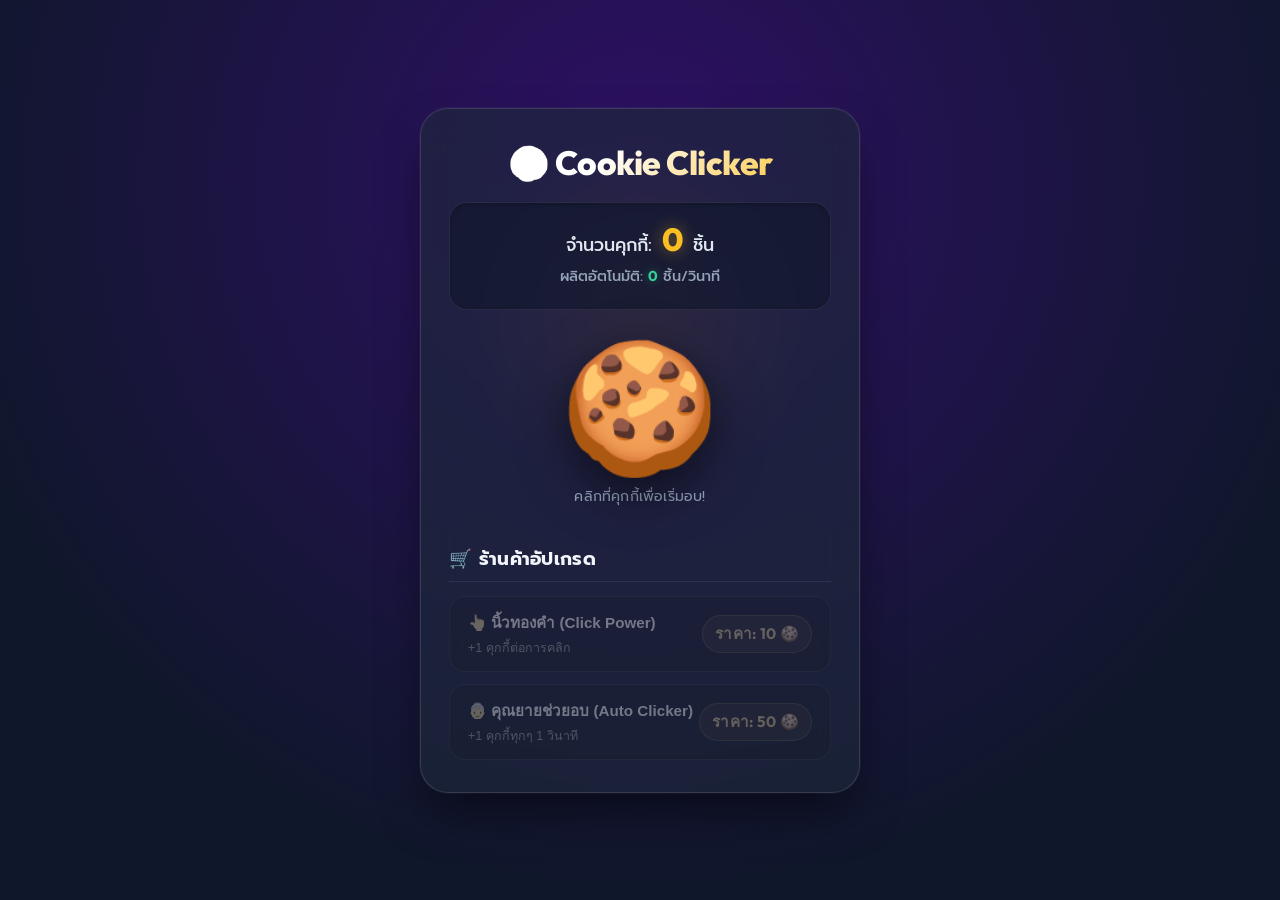
==== jsd13-dom-ex/Cookie-Clicker/index.html @ 0c0c4df1 "implement game logic and connect script" ====
<!DOCTYPE html>
<html lang="th">
<head>
  <meta charset="UTF-8">
  <meta name="viewport" content="width=device-width, initial-scale=1.0">
  <title>Cookie Clicker Game 🍪</title>
  <link rel="stylesheet" href="style.css">
</head>
<body>

  <main class="game-container">
    
    <header class="header">
      <h1>🍪 Cookie Clicker</h1>
      <div class="stats">
        <p>จำนวนคุกกี้: <output id="score">0</output> ชิ้น</p>
        <p class="cps-text">ผลิตอัตโนมัติ: <output id="cps">0</output> ชิ้น/วินาที</p>
      </div>
    </header>

    <section class="cookie-section" aria-label="พื้นที่คลิกคุกกี้">
      <button id="cookie-btn" class="cookie-btn" aria-label="คลิกเพื่อเก็บคุกกี้">
        🍪
      </button>
      <p class="click-info">คลิกที่คุกกี้เพื่อเริ่มอบ!</p>
    </section>

    <aside class="shop-section" aria-label="ร้านค้าอัปเกรด">
      <h2>🛒 ร้านค้าอัปเกรด</h2>
      
      <ul class="upgrade-list">
        <li>
          <button id="upgrade-click" class="upgrade-btn" disabled>
            <div class="upgrade-info">
              <strong>👆 นิ้วทองคำ (Click Power)</strong>
              <span>+1 คุกกี้ต่อการคลิก</span>
            </div>
            <div class="upgrade-cost">
              ราคา: <output id="cost-click">10</output> 🍪
            </div>
          </button>
        </li>

        <li>
          <button id="upgrade-auto" class="upgrade-btn" disabled>
            <div class="upgrade-info">
              <strong>👵 คุณยายช่วยอบ (Auto Clicker)</strong>
              <span>+1 คุกกี้ทุกๆ 1 วินาที</span>
            </div>
            <div class="upgrade-cost">
              ราคา: <output id="cost-auto">50</output> 🍪
            </div>
          </button>
        </li>
      </ul>
    </aside>

  </main>

  <script src="script.js"></script>
</body>
</html>
---- jsd13-dom-ex/Cookie-Clicker/style.css ----
@import url('https://fonts.googleapis.com/css2?family=Outfit:wght@400;600;700;800&family=Prompt:wght@300;400;500;600;700&display=swap');

* {
  margin: 0;
  padding: 0;
  box-sizing: border-box;
}

body {
  font-family: 'Prompt', 'Outfit', sans-serif;
  min-height: 100vh;
  display: flex;
  justify-content: center;
  align-items: center;
  background: radial-gradient(circle at 50% 20%, #2e1065, #0f172a 75%);
  color: #f8fafc;
  padding: 24px;
  overflow-x: hidden;
  position: relative;
}

body::before {
  content: '';
  position: absolute;
  width: 350px;
  height: 350px;
  background: radial-gradient(circle, rgba(245, 158, 11, 0.18), transparent 70%);
  top: 15%;
  left: 50%;
  transform: translateX(-50%);
  z-index: 0;
  pointer-events: none;
  animation: pulseGlow 4s ease-in-out infinite alternate;
}

@keyframes pulseGlow {
  0% { transform: translateX(-50%) scale(0.9); opacity: 0.6; }
  100% { transform: translateX(-50%) scale(1.2); opacity: 1; }
}

.game-container {
  position: relative;
  z-index: 1;
  background: rgba(30, 41, 59, 0.65);
  backdrop-filter: blur(20px);
  -webkit-backdrop-filter: blur(20px);
  border: 1px solid rgba(255, 255, 255, 0.12);
  border-radius: 28px;
  padding: 32px 28px;
  width: 100%;
  max-width: 440px;
  box-shadow: 0 25px 50px -12px rgba(0, 0, 0, 0.6),
              0 0 0 1px rgba(255, 255, 255, 0.05);
  text-align: center;
}

.header h1 {
  font-family: 'Outfit', 'Prompt', sans-serif;
  font-size: 2.1rem;
  font-weight: 800;
  letter-spacing: -0.5px;
  margin-bottom: 18px;
  background: linear-gradient(135deg, #ffffff 40%, #fbbf24);
  -webkit-background-clip: text;
  -webkit-text-fill-color: transparent;
}

.stats {
  background: rgba(15, 23, 42, 0.6);
  border: 1px solid rgba(255, 255, 255, 0.08);
  border-radius: 18px;
  padding: 16px 20px;
  margin-bottom: 24px;
  box-shadow: inset 0 2px 4px rgba(0, 0, 0, 0.2);
}

.stats p {
  font-size: 1.1rem;
  font-weight: 500;
  margin-bottom: 6px;
  color: #e2e8f0;
}

#score {
  font-family: 'Outfit', sans-serif;
  font-size: 2rem;
  font-weight: 800;
  color: #fbbf24;
  text-shadow: 0 0 16px rgba(251, 191, 36, 0.45);
  margin: 0 4px;
}

.cps-text {
  font-size: 0.9rem !important;
  color: #94a3b8 !important;
}

#cps {
  font-family: 'Outfit', sans-serif;
  font-weight: 700;
  color: #34d399;
  text-shadow: 0 0 10px rgba(52, 211, 153, 0.4);
}

.cookie-section {
  position: relative;
  margin-bottom: 28px;
  padding: 10px 0;
}

.cookie-btn {
  background: none;
  border: none;
  font-size: 8rem;
  line-height: 1;
  cursor: pointer;
  outline: none;
  user-select: none;
  display: inline-block;
  filter: drop-shadow(0 15px 25px rgba(0, 0, 0, 0.55));
  transition: transform 0.15s cubic-bezier(0.34, 1.56, 0.64, 1), filter 0.15s ease;
}

.cookie-btn:hover {
  transform: scale(1.1) rotate(5deg);
  filter: drop-shadow(0 20px 30px rgba(245, 158, 11, 0.35));
}

.cookie-btn:active {
  transform: scale(0.92) rotate(-5deg);
  filter: drop-shadow(0 8px 15px rgba(0, 0, 0, 0.6));
}

.click-info {
  margin-top: 14px;
  font-size: 0.88rem;
  font-weight: 400;
  color: #94a3b8;
  letter-spacing: 0.2px;
}

.shop-section {
  text-align: left;
}

.shop-section h2 {
  font-size: 1.15rem;
  font-weight: 700;
  margin-bottom: 14px;
  padding-bottom: 8px;
  border-bottom: 1px solid rgba(255, 255, 255, 0.08);
  color: #f1f5f9;
  letter-spacing: 0.3px;
}

.upgrade-list {
  list-style: none;
  display: flex;
  flex-direction: column;
  gap: 12px;
}

.upgrade-btn {
  width: 100%;
  background: rgba(30, 41, 59, 0.55);
  border: 1px solid rgba(255, 255, 255, 0.1);
  color: #ffffff;
  padding: 14px 18px;
  border-radius: 16px;
  cursor: pointer;
  display: flex;
  justify-content: space-between;
  align-items: center;
  transition: all 0.2s cubic-bezier(0.4, 0, 0.2, 1);
  text-align: left;
  position: relative;
  overflow: hidden;
}

.upgrade-btn:hover:not(:disabled) {
  background: rgba(51, 65, 85, 0.75);
  transform: translateY(-2px);
  border-color: rgba(251, 191, 36, 0.4);
  box-shadow: 0 10px 20px -5px rgba(0, 0, 0, 0.35),
              0 0 12px rgba(251, 191, 36, 0.15);
}

.upgrade-btn:active:not(:disabled) {
  transform: translateY(0);
}

.upgrade-btn:disabled {
  opacity: 0.4;
  cursor: not-allowed;
  filter: grayscale(0.7);
  background: rgba(15, 23, 42, 0.4);
}

.upgrade-info strong {
  display: block;
  font-size: 0.95rem;
  font-weight: 600;
  margin-bottom: 3px;
  color: #f8fafc;
}

.upgrade-info span {
  font-size: 0.78rem;
  color: #94a3b8;
}

.upgrade-cost {
  font-family: 'Outfit', sans-serif;
  font-weight: 700;
  font-size: 0.95rem;
  color: #fbbf24;
  background: rgba(245, 158, 11, 0.12);
  border: 1px solid rgba(245, 158, 11, 0.25);
  padding: 6px 12px;
  border-radius: 20px;
  white-space: nowrap;
  letter-spacing: 0.3px;
}
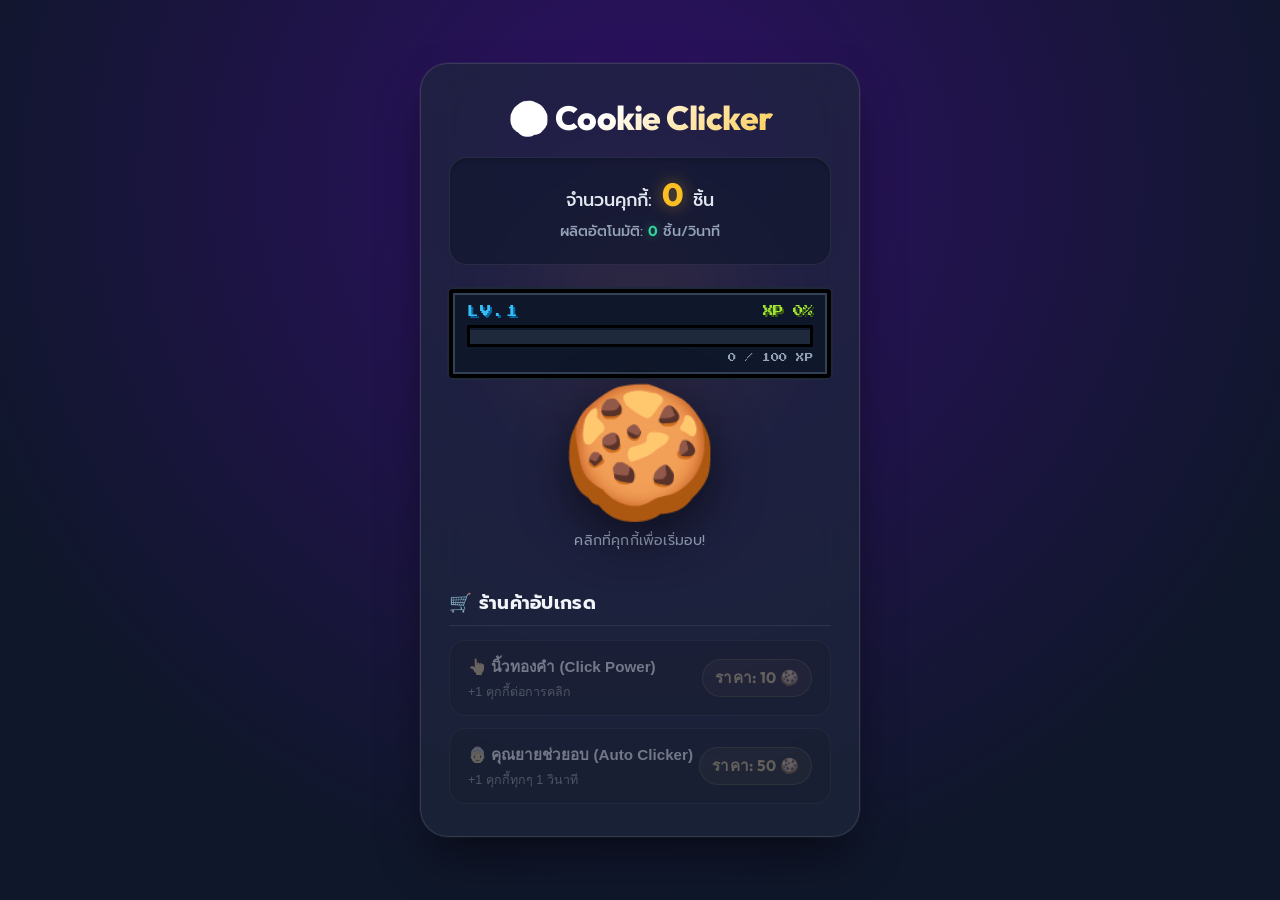
==== commit c25a9d4c: "feat: add retro 8-bit XP bar and level system" ====
--- a/jsd13-dom-ex/Cookie-Clicker/index.html
+++ b/jsd13-dom-ex/Cookie-Clicker/index.html
@@ -15,6 +15,21 @@
       <div class="stats">
         <p>จำนวนคุกกี้: <output id="score">0</output> ชิ้น</p>
         <p class="cps-text">ผลิตอัตโนมัติ: <output id="cps">0</output> ชิ้น/วินาที</p>
+      </div>
+
+      <!-- 8-Bit Retro XP Bar Component -->
+      <div class="xp-section-8bit" aria-label="แถบค่าประสบการณ์ 8-Bit">
+        <div class="xp-header-8bit">
+          <span class="level-badge-8bit">LV.<output id="level-num">1</output></span>
+          <span class="xp-label-8bit">XP <output id="xp-percent">0%</output></span>
+        </div>
+        <div class="xp-bar-8bit-frame">
+          <div id="xp-bar-fill" class="xp-bar-8bit-fill" style="width: 0%;"></div>
+          <div id="level-up-banner" class="level-up-flash-8bit hidden">⭐ LEVEL UP! ⭐</div>
+        </div>
+        <div class="xp-sub-8bit">
+          <span id="xp-current">0</span> / <span id="xp-max">100</span> XP
+        </div>
       </div>
     </header>
 
--- a/jsd13-dom-ex/Cookie-Clicker/style.css
+++ b/jsd13-dom-ex/Cookie-Clicker/style.css
@@ -1,4 +1,4 @@
-@import url('https://fonts.googleapis.com/css2?family=Outfit:wght@400;600;700;800&family=Prompt:wght@300;400;500;600;700&display=swap');
+@import url('https://fonts.googleapis.com/css2?family=Outfit:wght@400;600;700;800&family=Press+Start+2P&family=Prompt:wght@300;400;500;600;700&display=swap');
 
 * {
   margin: 0;
@@ -221,3 +221,118 @@
   white-space: nowrap;
   letter-spacing: 0.3px;
 }
+
+/* ==========================================
+   8-Bit Retro XP Bar Component
+   ========================================== */
+.xp-section-8bit {
+  background: #0f172a;
+  border: 4px solid #000;
+  box-shadow: 
+    0 -4px 0 -2px #1e293b,
+    0 4px 0 -2px #1e293b,
+    -4px 0 0 -2px #1e293b,
+    4px 0 0 -2px #1e293b,
+    inset 0 0 0 2px #334155;
+  border-radius: 4px;
+  padding: 12px 14px;
+  margin-top: 14px;
+  image-rendering: pixelated;
+  position: relative;
+  overflow: hidden;
+}
+
+.xp-header-8bit {
+  display: flex;
+  justify-content: space-between;
+  align-items: center;
+  margin-bottom: 8px;
+  font-family: 'Press Start 2P', monospace;
+}
+
+.level-badge-8bit {
+  font-size: 0.72rem;
+  color: #38bdf8;
+  text-shadow: 2px 2px #0369a1;
+  letter-spacing: 1px;
+}
+
+.xp-label-8bit {
+  font-size: 0.65rem;
+  color: #a3e635;
+  text-shadow: 2px 2px #3f6212;
+}
+
+.xp-bar-8bit-frame {
+  position: relative;
+  height: 22px;
+  background: #1e293b;
+  border: 3px solid #000;
+  box-shadow: inset 0 2px 0 #0f172a;
+  overflow: hidden;
+}
+
+.xp-bar-8bit-fill {
+  height: 100%;
+  width: 0%;
+  background: repeating-linear-gradient(
+    -45deg,
+    #22c55e,
+    #22c55e 10px,
+    #16a34a 10px,
+    #16a34a 20px
+  );
+  box-shadow: 0 0 10px rgba(34, 197, 94, 0.7);
+  transition: width 0.3s cubic-bezier(0.4, 0, 0.2, 1);
+  animation: xpStripeMove 1.5s linear infinite;
+}
+
+@keyframes xpStripeMove {
+  0% { background-position: 0 0; }
+  100% { background-position: 28px 0; }
+}
+
+.xp-sub-8bit {
+  font-family: 'Press Start 2P', monospace;
+  font-size: 0.52rem;
+  color: #94a3b8;
+  margin-top: 7px;
+  text-align: right;
+  letter-spacing: 0.5px;
+}
+
+/* Level Up Flashing Animation */
+.level-up-flash-8bit {
+  position: absolute;
+  top: 0;
+  left: 0;
+  right: 0;
+  bottom: 0;
+  background: #fbbf24;
+  color: #000;
+  font-family: 'Press Start 2P', monospace;
+  font-size: 0.7rem;
+  font-weight: bold;
+  display: flex;
+  align-items: center;
+  justify-content: center;
+  letter-spacing: 1px;
+  z-index: 10;
+  animation: levelUpBlink 0.2s steps(2, start) infinite, levelUpPulse 0.6s ease-in-out infinite alternate;
+}
+
+.level-up-flash-8bit.hidden {
+  display: none;
+}
+
+@keyframes levelUpBlink {
+  0% { background: #fbbf24; color: #000; }
+  50% { background: #ef4444; color: #fff; }
+  100% { background: #38bdf8; color: #000; }
+}
+
+@keyframes levelUpPulse {
+  0% { transform: scale(0.98); }
+  100% { transform: scale(1.02); }
+}
+
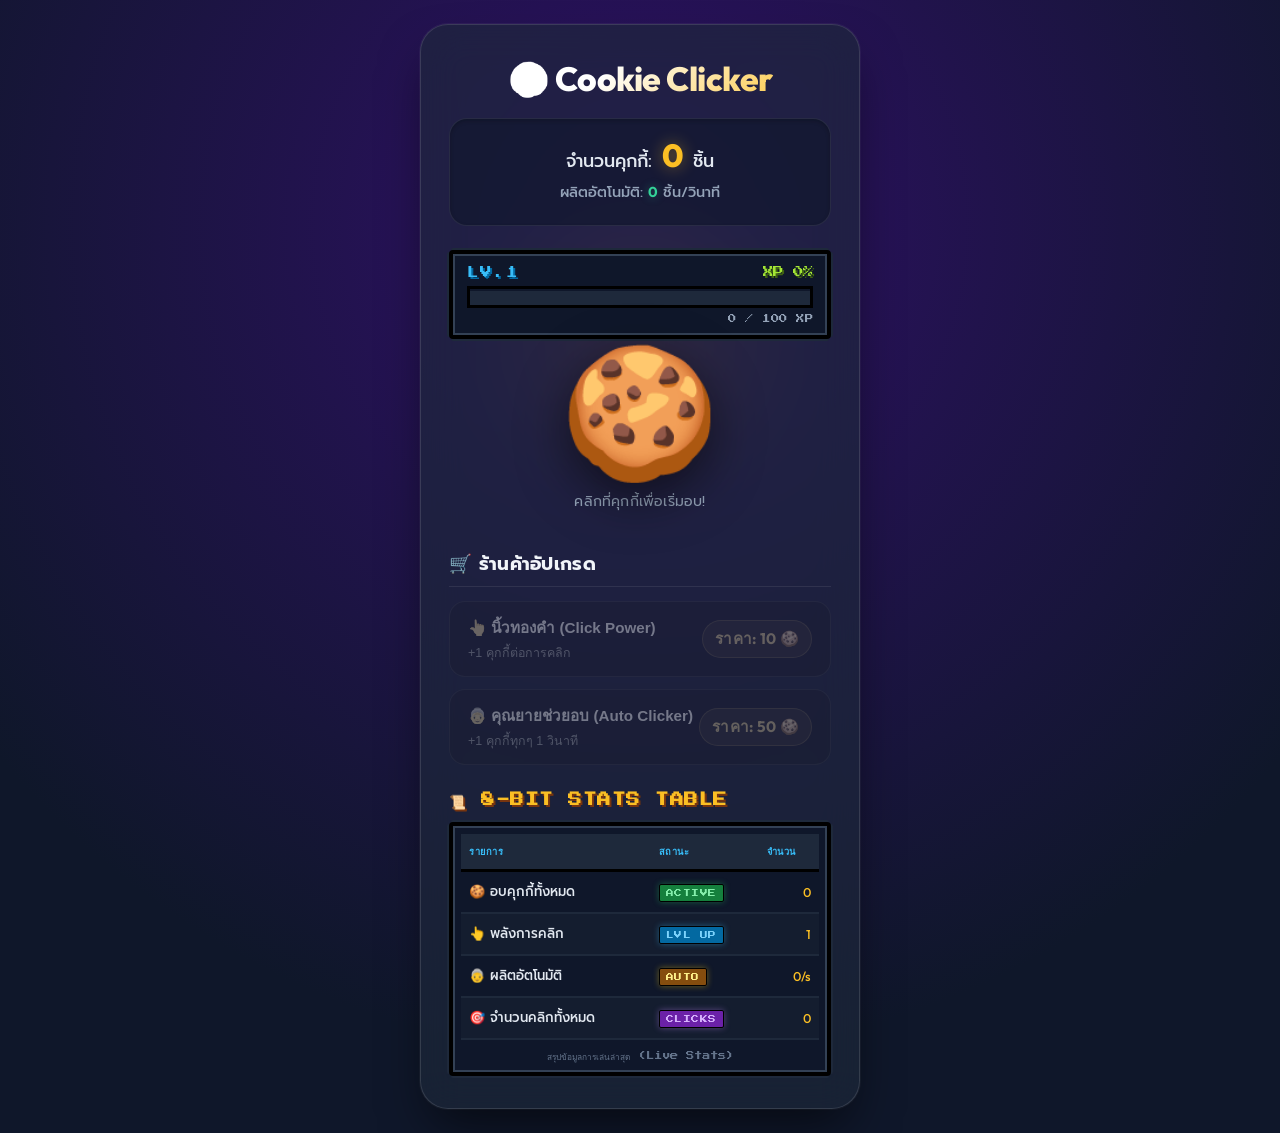
==== commit 61dae798: "add 8-bit retro stats table component" ====
--- a/jsd13-dom-ex/Cookie-Clicker/index.html
+++ b/jsd13-dom-ex/Cookie-Clicker/index.html
@@ -70,6 +70,45 @@
       </ul>
     </aside>
 
+    <!-- 8-Bit Retro Stats Table Component -->
+    <section class="table-section-8bit" aria-label="ตารางสถิติ 8-Bit">
+      <h2>📜 8-BIT STATS TABLE</h2>
+      <div class="table-8bit-wrapper">
+        <table class="table-8bit">
+          <caption class="caption-8bit">สรุปข้อมูลการเล่นล่าสุด (Live Stats)</caption>
+          <thead>
+            <tr>
+              <th>รายการ</th>
+              <th>สถานะ</th>
+              <th class="text-right">จำนวน</th>
+            </tr>
+          </thead>
+          <tbody>
+            <tr>
+              <td class="font-pixel">🍪 อบคุกกี้ทั้งหมด</td>
+              <td><span class="badge-8bit green">ACTIVE</span></td>
+              <td class="text-right" id="table-total-cookies">0</td>
+            </tr>
+            <tr>
+              <td class="font-pixel">👆 พลังการคลิก</td>
+              <td><span class="badge-8bit blue">LVL UP</span></td>
+              <td class="text-right" id="table-click-power">1</td>
+            </tr>
+            <tr>
+              <td class="font-pixel">👵 ผลิตอัตโนมัติ</td>
+              <td><span class="badge-8bit yellow">AUTO</span></td>
+              <td class="text-right" id="table-cps">0/s</td>
+            </tr>
+            <tr>
+              <td class="font-pixel">🎯 จำนวนคลิกทั้งหมด</td>
+              <td><span class="badge-8bit purple">CLICKS</span></td>
+              <td class="text-right" id="table-total-clicks">0</td>
+            </tr>
+          </tbody>
+        </table>
+      </div>
+    </section>
+
   </main>
 
   <script src="script.js"></script>
--- a/jsd13-dom-ex/Cookie-Clicker/style.css
+++ b/jsd13-dom-ex/Cookie-Clicker/style.css
@@ -336,3 +336,131 @@
   100% { transform: scale(1.02); }
 }
 
+/* ==========================================
+   8-Bit Retro Table Component
+   ========================================== */
+.table-section-8bit {
+  margin-top: 28px;
+  text-align: left;
+}
+
+.table-section-8bit h2 {
+  font-family: 'Press Start 2P', monospace;
+  font-size: 0.85rem;
+  color: #fbbf24;
+  text-shadow: 2px 2px #78350f;
+  margin-bottom: 12px;
+  letter-spacing: 0.5px;
+}
+
+.table-8bit-wrapper {
+  background: #0f172a;
+  border: 4px solid #000;
+  box-shadow: 
+    0 -4px 0 -2px #1e293b,
+    0 4px 0 -2px #1e293b,
+    -4px 0 0 -2px #1e293b,
+    4px 0 0 -2px #1e293b,
+    inset 0 0 0 2px #334155;
+  border-radius: 4px;
+  padding: 8px;
+  overflow-x: auto;
+}
+
+.table-8bit {
+  width: 100%;
+  border-collapse: collapse;
+  font-size: 0.8rem;
+  color: #e2e8f0;
+}
+
+.caption-8bit {
+  caption-side: bottom;
+  font-family: 'Press Start 2P', monospace;
+  font-size: 0.52rem;
+  color: #64748b;
+  margin-top: 10px;
+  text-align: center;
+}
+
+.table-8bit thead tr {
+  background: #1e293b;
+  border-bottom: 3px solid #000;
+}
+
+.table-8bit th {
+  font-family: 'Press Start 2P', monospace;
+  font-size: 0.58rem;
+  padding: 10px 8px;
+  color: #38bdf8;
+  letter-spacing: 0.5px;
+  text-align: left;
+}
+
+.table-8bit tbody tr {
+  border-bottom: 2px solid #1e293b;
+  transition: background 0.15s ease;
+}
+
+.table-8bit tbody tr:nth-child(even) {
+  background: rgba(30, 41, 59, 0.35);
+}
+
+.table-8bit tbody tr:hover {
+  background: rgba(56, 189, 248, 0.1);
+}
+
+.table-8bit td {
+  padding: 10px 8px;
+  font-weight: 500;
+  vertical-align: middle;
+}
+
+.font-pixel {
+  font-size: 0.82rem;
+}
+
+.text-right {
+  text-align: right;
+  font-family: 'Outfit', 'Press Start 2P', sans-serif;
+  font-weight: 700;
+  color: #fbbf24;
+}
+
+/* 8-Bit Retro Status Badges */
+.badge-8bit {
+  display: inline-block;
+  font-family: 'Press Start 2P', monospace;
+  font-size: 0.48rem;
+  padding: 4px 6px;
+  border-radius: 2px;
+  border: 1px solid #000;
+  text-transform: uppercase;
+  letter-spacing: 0.5px;
+}
+
+.badge-8bit.green {
+  background: #15803d;
+  color: #86efac;
+  box-shadow: 0 0 6px rgba(34, 197, 94, 0.4);
+}
+
+.badge-8bit.blue {
+  background: #0369a1;
+  color: #7dd3fc;
+  box-shadow: 0 0 6px rgba(56, 189, 248, 0.4);
+}
+
+.badge-8bit.yellow {
+  background: #854d0e;
+  color: #fef08a;
+  box-shadow: 0 0 6px rgba(250, 204, 21, 0.4);
+}
+
+.badge-8bit.purple {
+  background: #6b21a8;
+  color: #d8b4fe;
+  box-shadow: 0 0 6px rgba(192, 132, 252, 0.4);
+}
+
+
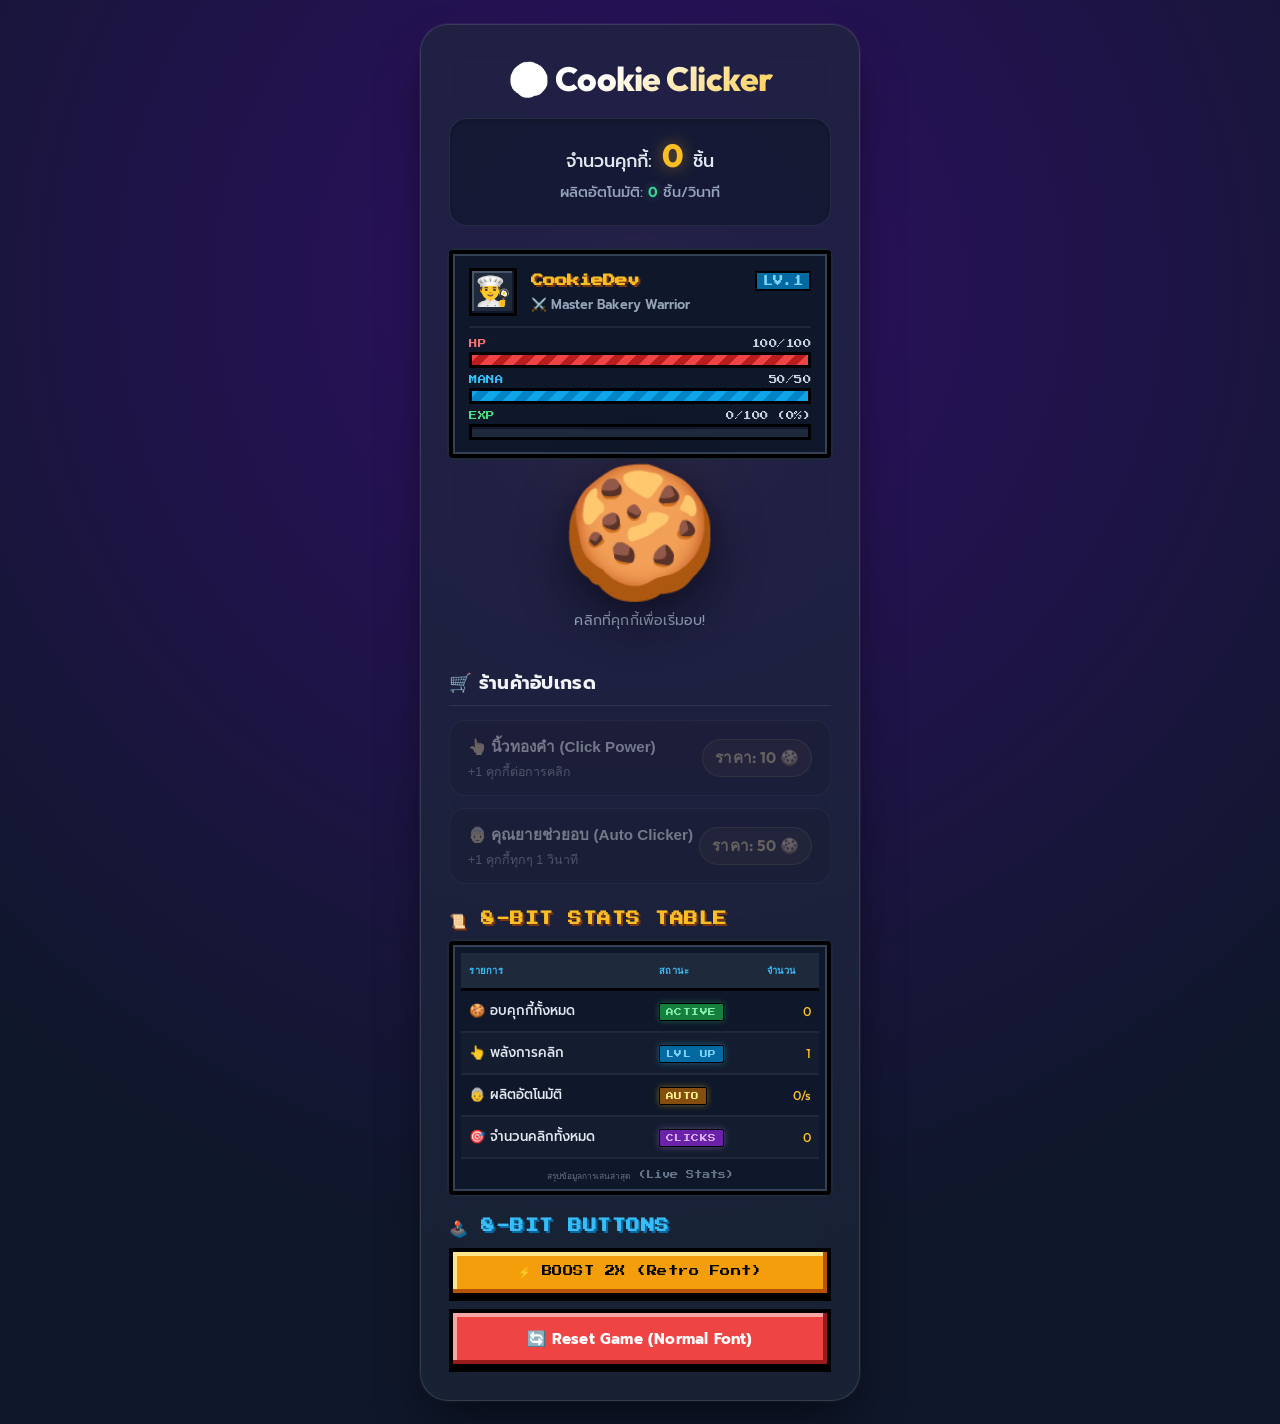
==== commit 269e403b: "add 8-bit player profile card block" ====
--- a/jsd13-dom-ex/Cookie-Clicker/index.html
+++ b/jsd13-dom-ex/Cookie-Clicker/index.html
@@ -1,6 +1,7 @@
 <!DOCTYPE html>
 <html lang="th">
 <head>
+  
   <meta charset="UTF-8">
   <meta name="viewport" content="width=device-width, initial-scale=1.0">
   <title>Cookie Clicker Game 🍪</title>
@@ -17,20 +18,57 @@
         <p class="cps-text">ผลิตอัตโนมัติ: <output id="cps">0</output> ชิ้น/วินาที</p>
       </div>
 
-      <!-- 8-Bit Retro XP Bar Component -->
-      <div class="xp-section-8bit" aria-label="แถบค่าประสบการณ์ 8-Bit">
-        <div class="xp-header-8bit">
-          <span class="level-badge-8bit">LV.<output id="level-num">1</output></span>
-          <span class="xp-label-8bit">XP <output id="xp-percent">0%</output></span>
+      <!-- 8-Bit Player Profile Card Component -->
+      <section class="player-profile-card-8bit" aria-label="การ์ดโปรไฟล์ผู้เล่น 8-Bit">
+        <div class="player-card-header">
+          <div class="player-avatar-frame">
+            <span class="avatar-emoji">👨‍🍳</span>
+          </div>
+          <div class="player-info-meta">
+            <div class="player-name-badge-row">
+              <h2 class="player-name-8bit">CookieDev</h2>
+              <span class="player-lvl-tag">LV.<output id="level-num">1</output></span>
+            </div>
+            <p class="player-class-title">⚔️ Master Bakery Warrior</p>
+          </div>
         </div>
-        <div class="xp-bar-8bit-frame">
-          <div id="xp-bar-fill" class="xp-bar-8bit-fill" style="width: 0%;"></div>
-          <div id="level-up-banner" class="level-up-flash-8bit hidden">⭐ LEVEL UP! ⭐</div>
+
+        <div class="player-stat-bars">
+          <!-- Health Bar -->
+          <div class="stat-row-8bit">
+            <div class="stat-meta">
+              <span class="stat-label hp-text">HP</span>
+              <span class="stat-value"><output id="hp-val">100</output>/<output id="hp-max">100</output></span>
+            </div>
+            <div class="bar-frame-8bit">
+              <div id="hp-bar-fill" class="bar-fill-8bit hp-fill" style="width: 100%;"></div>
+            </div>
+          </div>
+
+          <!-- Mana Bar -->
+          <div class="stat-row-8bit">
+            <div class="stat-meta">
+              <span class="stat-label mana-text">MANA</span>
+              <span class="stat-value"><output id="mana-val">50</output>/<output id="mana-max">50</output></span>
+            </div>
+            <div class="bar-frame-8bit">
+              <div id="mana-bar-fill" class="bar-fill-8bit mana-fill" style="width: 100%;"></div>
+            </div>
+          </div>
+
+          <!-- Experience Bar -->
+          <div class="stat-row-8bit">
+            <div class="stat-meta">
+              <span class="stat-label exp-text">EXP</span>
+              <span class="stat-value"><output id="xp-current">0</output>/<output id="xp-max">100</output> (<output id="xp-percent">0%</output>)</span>
+            </div>
+            <div class="bar-frame-8bit">
+              <div id="xp-bar-fill" class="bar-fill-8bit exp-fill" style="width: 0%;"></div>
+              <div id="level-up-banner" class="level-up-flash-8bit hidden">⭐ LEVEL UP! ⭐</div>
+            </div>
+          </div>
         </div>
-        <div class="xp-sub-8bit">
-          <span id="xp-current">0</span> / <span id="xp-max">100</span> XP
-        </div>
-      </div>
+      </section>
     </header>
 
     <section class="cookie-section" aria-label="พื้นที่คลิกคุกกี้">
@@ -109,6 +147,19 @@
       </div>
     </section>
 
+    <!-- 8-Bit Button Component Section -->
+    <section class="buttons-section-8bit" aria-label="ส่วนประกอบปุ่ม 8-Bit">
+      <h2>🕹️ 8-BIT BUTTONS</h2>
+      <div class="button-8bit-group">
+        <button id="btn-retro-boost" class="btn-8bit">
+          ⚡ BOOST 2X (Retro Font)
+        </button>
+        <button id="btn-reset-game" class="btn-8bit btn-danger font-normal">
+          🔄 Reset Game (Normal Font)
+        </button>
+      </div>
+    </section>
+
   </main>
 
   <script src="script.js"></script>
--- a/jsd13-dom-ex/Cookie-Clicker/style.css
+++ b/jsd13-dom-ex/Cookie-Clicker/style.css
@@ -223,9 +223,9 @@
 }
 
 /* ==========================================
-   8-Bit Retro XP Bar Component
+   8-Bit Player Profile Card Component
    ========================================== */
-.xp-section-8bit {
+.player-profile-card-8bit {
   background: #0f172a;
   border: 4px solid #000;
   box-shadow: 
@@ -235,70 +235,151 @@
     4px 0 0 -2px #1e293b,
     inset 0 0 0 2px #334155;
   border-radius: 4px;
-  padding: 12px 14px;
+  padding: 14px 16px;
   margin-top: 14px;
+  text-align: left;
   image-rendering: pixelated;
-  position: relative;
-  overflow: hidden;
-}
-
-.xp-header-8bit {
+}
+
+.player-card-header {
+  display: flex;
+  align-items: center;
+  gap: 14px;
+  margin-bottom: 12px;
+  padding-bottom: 10px;
+  border-bottom: 2px solid #1e293b;
+}
+
+.player-avatar-frame {
+  width: 48px;
+  height: 48px;
+  background: #1e293b;
+  border: 3px solid #000;
+  box-shadow: 
+    inset -2px -2px 0px 0px #0f172a,
+    inset 2px 2px 0px 0px #475569;
+  display: flex;
+  align-items: center;
+  justify-content: center;
+  flex-shrink: 0;
+}
+
+.avatar-emoji {
+  font-size: 1.8rem;
+  line-height: 1;
+}
+
+.player-info-meta {
+  flex-grow: 1;
+}
+
+.player-name-badge-row {
   display: flex;
   justify-content: space-between;
   align-items: center;
-  margin-bottom: 8px;
-  font-family: 'Press Start 2P', monospace;
-}
-
-.level-badge-8bit {
-  font-size: 0.72rem;
-  color: #38bdf8;
-  text-shadow: 2px 2px #0369a1;
-  letter-spacing: 1px;
-}
-
-.xp-label-8bit {
+  margin-bottom: 4px;
+}
+
+.player-name-8bit {
+  font-family: 'Press Start 2P', monospace;
+  font-size: 0.78rem;
+  color: #fbbf24;
+  text-shadow: 2px 2px #78350f;
+  margin: 0;
+}
+
+.player-lvl-tag {
+  font-family: 'Press Start 2P', monospace;
   font-size: 0.65rem;
-  color: #a3e635;
-  text-shadow: 2px 2px #3f6212;
-}
-
-.xp-bar-8bit-frame {
+  background: #0369a1;
+  color: #7dd3fc;
+  border: 2px solid #000;
+  padding: 3px 6px;
+}
+
+.player-class-title {
+  font-family: 'Prompt', 'Outfit', sans-serif;
+  font-size: 0.8rem;
+  font-weight: 600;
+  color: #94a3b8;
+  margin: 0;
+}
+
+.player-stat-bars {
+  display: flex;
+  flex-direction: column;
+  gap: 8px;
+}
+
+.stat-row-8bit {
+  display: flex;
+  flex-direction: column;
+  gap: 4px;
+}
+
+.stat-meta {
+  display: flex;
+  justify-content: space-between;
+  align-items: center;
+  font-family: 'Press Start 2P', monospace;
+  font-size: 0.52rem;
+  letter-spacing: 0.5px;
+}
+
+.hp-text { color: #f87171; }
+.mana-text { color: #38bdf8; }
+.exp-text { color: #4ade80; }
+
+.stat-value {
+  color: #cbd5e1;
+}
+
+.bar-frame-8bit {
   position: relative;
-  height: 22px;
+  height: 16px;
   background: #1e293b;
   border: 3px solid #000;
   box-shadow: inset 0 2px 0 #0f172a;
   overflow: hidden;
 }
 
-.xp-bar-8bit-fill {
+.bar-fill-8bit {
   height: 100%;
-  width: 0%;
+  transition: width 0.3s cubic-bezier(0.4, 0, 0.2, 1);
+}
+
+.hp-fill {
+  background: repeating-linear-gradient(
+    -45deg,
+    #ef4444,
+    #ef4444 8px,
+    #b91c1c 8px,
+    #b91c1c 16px
+  );
+  box-shadow: 0 0 8px rgba(239, 68, 68, 0.6);
+}
+
+.mana-fill {
+  background: repeating-linear-gradient(
+    -45deg,
+    #0ea5e9,
+    #0ea5e9 8px,
+    #0284c7 8px,
+    #0284c7 16px
+  );
+  box-shadow: 0 0 8px rgba(14, 165, 233, 0.6);
+}
+
+.exp-fill {
   background: repeating-linear-gradient(
     -45deg,
     #22c55e,
-    #22c55e 10px,
-    #16a34a 10px,
-    #16a34a 20px
+    #22c55e 8px,
+    #16a34a 8px,
+    #16a34a 16px
   );
-  box-shadow: 0 0 10px rgba(34, 197, 94, 0.7);
-  transition: width 0.3s cubic-bezier(0.4, 0, 0.2, 1);
+  box-shadow: 0 0 8px rgba(34, 197, 94, 0.6);
   animation: xpStripeMove 1.5s linear infinite;
-}
-
-@keyframes xpStripeMove {
-  0% { background-position: 0 0; }
-  100% { background-position: 28px 0; }
-}
-
-.xp-sub-8bit {
-  font-family: 'Press Start 2P', monospace;
-  font-size: 0.52rem;
-  color: #94a3b8;
-  margin-top: 7px;
-  text-align: right;
-  letter-spacing: 0.5px;
 }
 
 /* Level Up Flashing Animation */
@@ -463,4 +544,98 @@
   box-shadow: 0 0 6px rgba(192, 132, 252, 0.4);
 }
 
-
+/* ==========================================
+   8-Bit Retro Button Components
+   ========================================== */
+.buttons-section-8bit {
+  margin-top: 24px;
+  text-align: left;
+}
+
+.buttons-section-8bit h2 {
+  font-family: 'Press Start 2P', monospace;
+  font-size: 0.85rem;
+  color: #38bdf8;
+  text-shadow: 2px 2px #0369a1;
+  margin-bottom: 12px;
+  letter-spacing: 0.5px;
+}
+
+.button-8bit-group {
+  display: flex;
+  flex-direction: column;
+  gap: 12px;
+}
+
+.btn-8bit {
+  font-family: 'Press Start 2P', monospace;
+  font-size: 0.65rem;
+  padding: 14px 18px;
+  background: #f59e0b;
+  color: #000;
+  border: 4px solid #000;
+  cursor: pointer;
+  outline: none;
+  text-align: center;
+  position: relative;
+  letter-spacing: 0.5px;
+  user-select: none;
+  box-shadow: 
+    inset -4px -4px 0px 0px #b45309,
+    inset 4px 4px 0px 0px #fde68a,
+    0 4px 0 0 #000;
+  transition: transform 0.05s ease, box-shadow 0.05s ease;
+}
+
+.btn-8bit:hover {
+  background: #fbbf24;
+  box-shadow: 
+    inset -4px -4px 0px 0px #d97706,
+    inset 4px 4px 0px 0px #fef3c7,
+    0 4px 0 0 #000;
+}
+
+.btn-8bit:active {
+  transform: translateY(4px);
+  box-shadow: 
+    inset -2px -2px 0px 0px #b45309,
+    inset 2px 2px 0px 0px #fde68a,
+    0 0 0 0 #000;
+}
+
+/* Variant: Normal Font */
+.btn-8bit.font-normal {
+  font-family: 'Prompt', 'Outfit', sans-serif;
+  font-size: 0.95rem;
+  font-weight: 700;
+  letter-spacing: 0.2px;
+}
+
+/* Variant: Danger / Reset Button */
+.btn-8bit.btn-danger {
+  background: #ef4444;
+  color: #ffffff;
+  box-shadow: 
+    inset -4px -4px 0px 0px #991b1b,
+    inset 4px 4px 0px 0px #fca5a5,
+    0 4px 0 0 #000;
+}
+
+.btn-8bit.btn-danger:hover {
+  background: #dc2626;
+  box-shadow: 
+    inset -4px -4px 0px 0px #7f1d1d,
+    inset 4px 4px 0px 0px #f87171,
+    0 4px 0 0 #000;
+}
+
+.btn-8bit.btn-danger:active {
+  transform: translateY(4px);
+  box-shadow: 
+    inset -2px -2px 0px 0px #991b1b,
+    inset 2px 2px 0px 0px #fca5a5,
+    0 0 0 0 #000;
+}
+
+
+
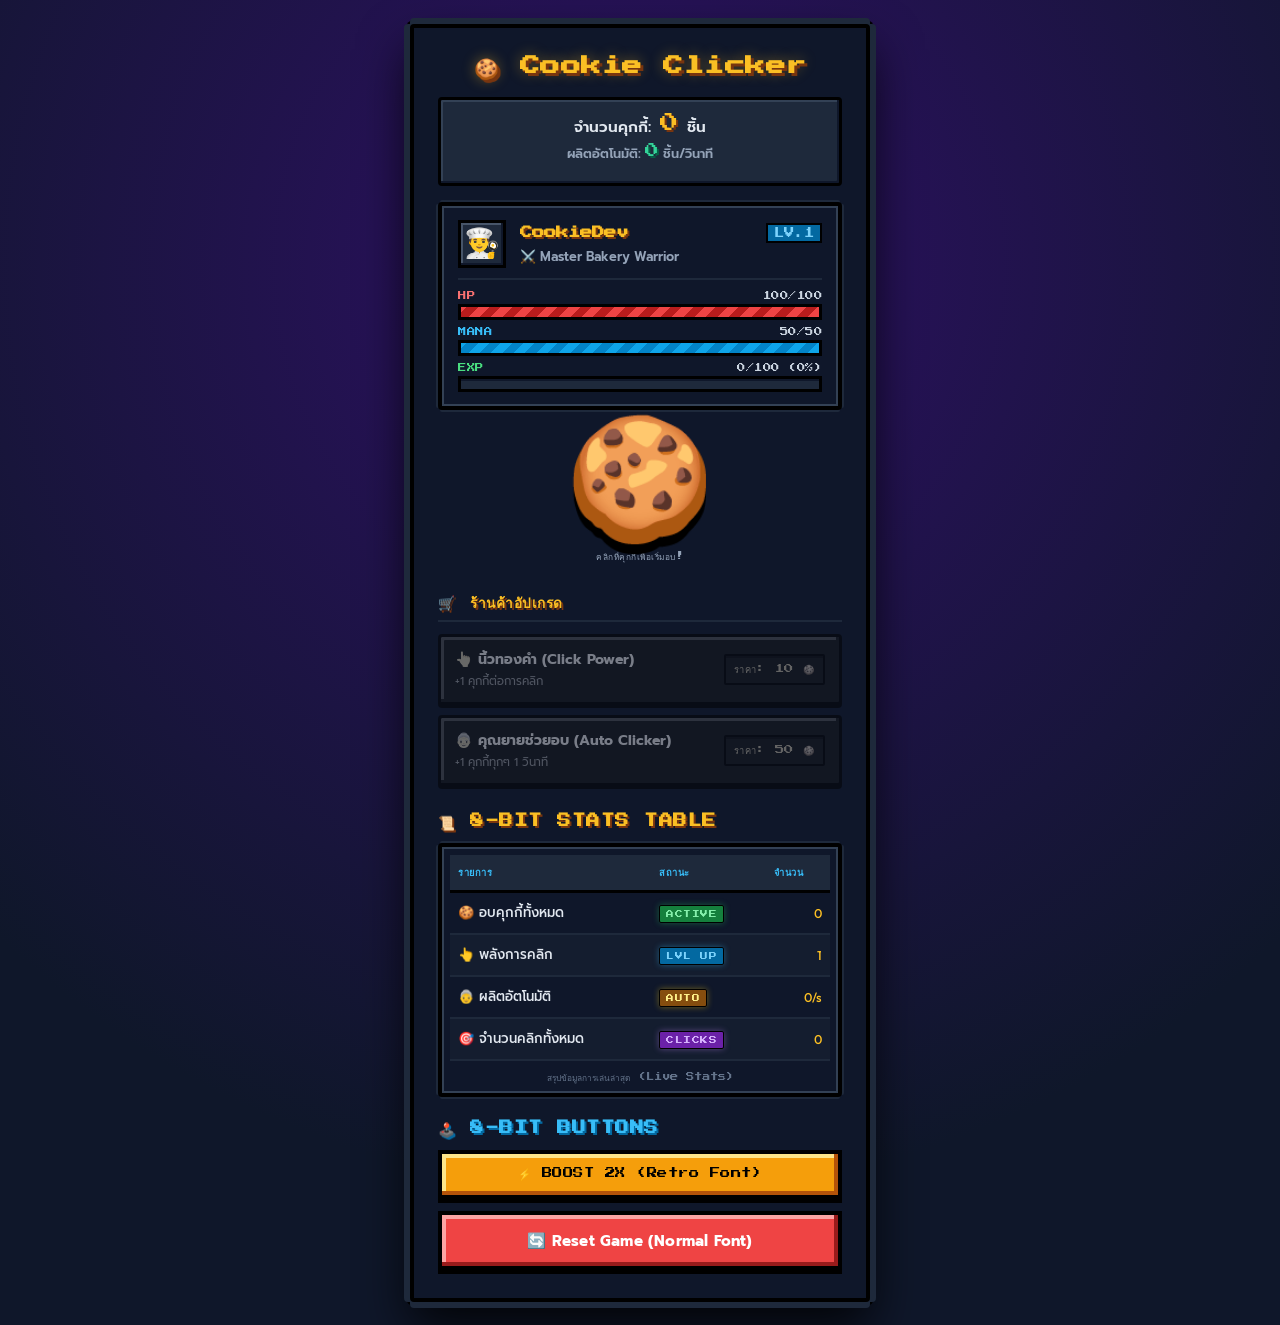
==== commit 6b7afde1: "unify 8-bit pixel font and retro arcade theme" ====
--- a/jsd13-dom-ex/Cookie-Clicker/index.html
+++ b/jsd13-dom-ex/Cookie-Clicker/index.html
@@ -1,10 +1,12 @@
 <!DOCTYPE html>
 <html lang="th">
 <head>
-  
   <meta charset="UTF-8">
   <meta name="viewport" content="width=device-width, initial-scale=1.0">
   <title>Cookie Clicker Game 🍪</title>
+  <link rel="preconnect" href="https://fonts.googleapis.com">
+  <link rel="preconnect" href="https://fonts.gstatic.com" crossorigin>
+  <link href="https://fonts.googleapis.com/css2?family=Press+Start+2P&family=Prompt:wght@400;500;600;700&display=swap" rel="stylesheet">
   <link rel="stylesheet" href="style.css">
 </head>
 <body>
--- a/jsd13-dom-ex/Cookie-Clicker/style.css
+++ b/jsd13-dom-ex/Cookie-Clicker/style.css
@@ -41,185 +41,202 @@
 .game-container {
   position: relative;
   z-index: 1;
-  background: rgba(30, 41, 59, 0.65);
-  backdrop-filter: blur(20px);
-  -webkit-backdrop-filter: blur(20px);
-  border: 1px solid rgba(255, 255, 255, 0.12);
-  border-radius: 28px;
-  padding: 32px 28px;
+  background: #0f172a;
+  border: 4px solid #000;
+  box-shadow: 
+    0 -6px 0 0 #1e293b,
+    0 6px 0 0 #1e293b,
+    -6px 0 0 0 #1e293b,
+    6px 0 0 0 #1e293b,
+    0 0 0 4px #000,
+    0 25px 50px rgba(0, 0, 0, 0.85);
+  border-radius: 4px;
+  padding: 28px 24px;
   width: 100%;
-  max-width: 440px;
-  box-shadow: 0 25px 50px -12px rgba(0, 0, 0, 0.6),
-              0 0 0 1px rgba(255, 255, 255, 0.05);
+  max-width: 460px;
   text-align: center;
+  image-rendering: pixelated;
 }
 
 .header h1 {
-  font-family: 'Outfit', 'Prompt', sans-serif;
-  font-size: 2.1rem;
-  font-weight: 800;
-  letter-spacing: -0.5px;
-  margin-bottom: 18px;
-  background: linear-gradient(135deg, #ffffff 40%, #fbbf24);
-  -webkit-background-clip: text;
-  -webkit-text-fill-color: transparent;
+  font-family: 'Press Start 2P', monospace;
+  font-size: 1.25rem;
+  letter-spacing: 0.5px;
+  margin-bottom: 16px;
+  color: #fbbf24;
+  text-shadow: 3px 3px #78350f, 0 0 14px rgba(251, 191, 36, 0.4);
 }
 
 .stats {
-  background: rgba(15, 23, 42, 0.6);
-  border: 1px solid rgba(255, 255, 255, 0.08);
-  border-radius: 18px;
-  padding: 16px 20px;
-  margin-bottom: 24px;
-  box-shadow: inset 0 2px 4px rgba(0, 0, 0, 0.2);
+  background: #1e293b;
+  border: 3px solid #000;
+  box-shadow: 
+    inset -2px -2px 0px 0px #0f172a,
+    inset 2px 2px 0px 0px #334155;
+  border-radius: 4px;
+  padding: 14px 16px;
+  margin-bottom: 16px;
 }
 
 .stats p {
-  font-size: 1.1rem;
-  font-weight: 500;
+  font-family: 'Prompt', sans-serif;
+  font-size: 0.95rem;
+  font-weight: 600;
   margin-bottom: 6px;
   color: #e2e8f0;
 }
 
 #score {
-  font-family: 'Outfit', sans-serif;
-  font-size: 2rem;
-  font-weight: 800;
+  font-family: 'Press Start 2P', monospace;
+  font-size: 1.15rem;
+  font-weight: normal;
   color: #fbbf24;
-  text-shadow: 0 0 16px rgba(251, 191, 36, 0.45);
+  text-shadow: 2px 2px #78350f;
   margin: 0 4px;
 }
 
 .cps-text {
-  font-size: 0.9rem !important;
+  font-size: 0.8rem !important;
   color: #94a3b8 !important;
 }
 
 #cps {
-  font-family: 'Outfit', sans-serif;
-  font-weight: 700;
+  font-family: 'Press Start 2P', monospace;
+  font-size: 0.85rem;
+  font-weight: normal;
   color: #34d399;
-  text-shadow: 0 0 10px rgba(52, 211, 153, 0.4);
+  text-shadow: 2px 2px #065f46;
 }
 
 .cookie-section {
   position: relative;
-  margin-bottom: 28px;
-  padding: 10px 0;
+  margin-bottom: 20px;
+  padding: 8px 0;
 }
 
 .cookie-btn {
   background: none;
   border: none;
-  font-size: 8rem;
+  font-size: 7.5rem;
   line-height: 1;
   cursor: pointer;
   outline: none;
   user-select: none;
   display: inline-block;
-  filter: drop-shadow(0 15px 25px rgba(0, 0, 0, 0.55));
-  transition: transform 0.15s cubic-bezier(0.34, 1.56, 0.64, 1), filter 0.15s ease;
+  filter: drop-shadow(0 10px 0 #000);
+  transition: transform 0.1s cubic-bezier(0.34, 1.56, 0.64, 1), filter 0.1s ease;
 }
 
 .cookie-btn:hover {
-  transform: scale(1.1) rotate(5deg);
-  filter: drop-shadow(0 20px 30px rgba(245, 158, 11, 0.35));
+  transform: scale(1.08) rotate(4deg);
+  filter: drop-shadow(0 14px 0 #000);
 }
 
 .cookie-btn:active {
-  transform: scale(0.92) rotate(-5deg);
-  filter: drop-shadow(0 8px 15px rgba(0, 0, 0, 0.6));
+  transform: scale(0.92) rotate(-4deg);
+  filter: drop-shadow(0 4px 0 #000);
 }
 
 .click-info {
-  margin-top: 14px;
-  font-size: 0.88rem;
-  font-weight: 400;
+  margin-top: 12px;
+  font-family: 'Press Start 2P', monospace;
+  font-size: 0.52rem;
   color: #94a3b8;
-  letter-spacing: 0.2px;
+  letter-spacing: 0.5px;
 }
 
 .shop-section {
   text-align: left;
+  margin-top: 16px;
 }
 
 .shop-section h2 {
-  font-size: 1.15rem;
-  font-weight: 700;
-  margin-bottom: 14px;
-  padding-bottom: 8px;
-  border-bottom: 1px solid rgba(255, 255, 255, 0.08);
-  color: #f1f5f9;
-  letter-spacing: 0.3px;
+  font-family: 'Press Start 2P', monospace;
+  font-size: 0.85rem;
+  margin-bottom: 12px;
+  padding-bottom: 6px;
+  border-bottom: 2px solid #1e293b;
+  color: #fbbf24;
+  text-shadow: 2px 2px #78350f;
+  letter-spacing: 0.5px;
 }
 
 .upgrade-list {
   list-style: none;
   display: flex;
   flex-direction: column;
-  gap: 12px;
+  gap: 10px;
 }
 
 .upgrade-btn {
   width: 100%;
-  background: rgba(30, 41, 59, 0.55);
-  border: 1px solid rgba(255, 255, 255, 0.1);
+  background: #1e293b;
+  border: 3px solid #000;
   color: #ffffff;
-  padding: 14px 18px;
-  border-radius: 16px;
+  padding: 12px 14px;
+  border-radius: 4px;
   cursor: pointer;
   display: flex;
   justify-content: space-between;
   align-items: center;
-  transition: all 0.2s cubic-bezier(0.4, 0, 0.2, 1);
+  transition: transform 0.05s ease, box-shadow 0.05s ease;
   text-align: left;
   position: relative;
-  overflow: hidden;
+  box-shadow: 
+    inset -3px -3px 0px 0px #0f172a,
+    inset 3px 3px 0px 0px #475569,
+    0 3px 0 0 #000;
 }
 
 .upgrade-btn:hover:not(:disabled) {
-  background: rgba(51, 65, 85, 0.75);
-  transform: translateY(-2px);
-  border-color: rgba(251, 191, 36, 0.4);
-  box-shadow: 0 10px 20px -5px rgba(0, 0, 0, 0.35),
-              0 0 12px rgba(251, 191, 36, 0.15);
+  background: #334155;
+  box-shadow: 
+    inset -3px -3px 0px 0px #1e293b,
+    inset 3px 3px 0px 0px #64748b,
+    0 3px 0 0 #000;
 }
 
 .upgrade-btn:active:not(:disabled) {
-  transform: translateY(0);
+  transform: translateY(3px);
+  box-shadow: 
+    inset -1px -1px 0px 0px #0f172a,
+    inset 1px 1px 0px 0px #475569,
+    0 0 0 0 #000;
 }
 
 .upgrade-btn:disabled {
-  opacity: 0.4;
+  opacity: 0.45;
   cursor: not-allowed;
-  filter: grayscale(0.7);
-  background: rgba(15, 23, 42, 0.4);
+  filter: grayscale(0.85);
+  background: #0f172a;
 }
 
 .upgrade-info strong {
   display: block;
-  font-size: 0.95rem;
-  font-weight: 600;
-  margin-bottom: 3px;
+  font-family: 'Prompt', sans-serif;
+  font-size: 0.88rem;
+  font-weight: 700;
+  margin-bottom: 2px;
   color: #f8fafc;
 }
 
 .upgrade-info span {
-  font-size: 0.78rem;
+  font-family: 'Prompt', sans-serif;
+  font-size: 0.72rem;
   color: #94a3b8;
 }
 
 .upgrade-cost {
-  font-family: 'Outfit', sans-serif;
-  font-weight: 700;
-  font-size: 0.95rem;
+  font-family: 'Press Start 2P', monospace;
+  font-size: 0.58rem;
   color: #fbbf24;
-  background: rgba(245, 158, 11, 0.12);
-  border: 1px solid rgba(245, 158, 11, 0.25);
-  padding: 6px 12px;
-  border-radius: 20px;
+  background: #0f172a;
+  border: 2px solid #000;
+  padding: 6px 8px;
+  border-radius: 2px;
   white-space: nowrap;
   letter-spacing: 0.3px;
+  box-shadow: inset 0 2px 0 rgba(0, 0, 0, 0.4);
 }
 
 /* ==========================================
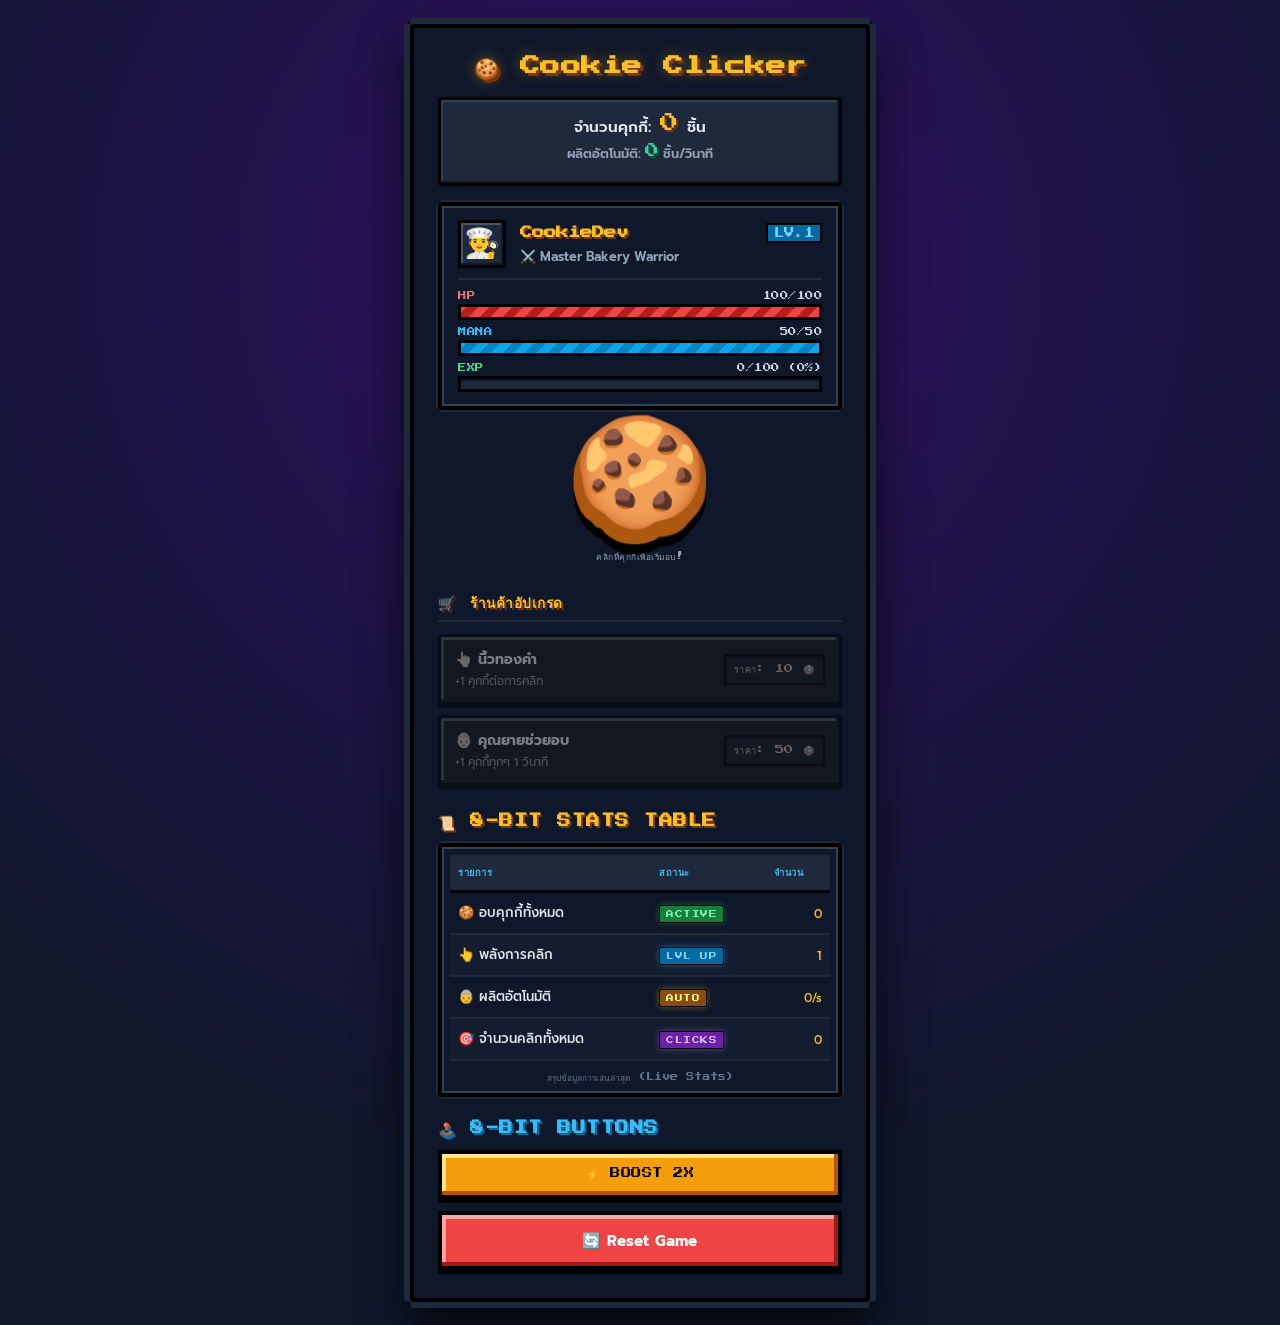
==== commit 31144909: "remove parenthetical labels from shop upgrades and buttons" ====
--- a/jsd13-dom-ex/Cookie-Clicker/index.html
+++ b/jsd13-dom-ex/Cookie-Clicker/index.html
@@ -1,18 +1,21 @@
 <!DOCTYPE html>
 <html lang="th">
+
 <head>
   <meta charset="UTF-8">
   <meta name="viewport" content="width=device-width, initial-scale=1.0">
   <title>Cookie Clicker Game 🍪</title>
   <link rel="preconnect" href="https://fonts.googleapis.com">
   <link rel="preconnect" href="https://fonts.gstatic.com" crossorigin>
-  <link href="https://fonts.googleapis.com/css2?family=Press+Start+2P&family=Prompt:wght@400;500;600;700&display=swap" rel="stylesheet">
+  <link href="https://fonts.googleapis.com/css2?family=Press+Start+2P&family=Prompt:wght@400;500;600;700&display=swap"
+    rel="stylesheet">
   <link rel="stylesheet" href="style.css">
 </head>
+
 <body>
 
   <main class="game-container">
-    
+
     <header class="header">
       <h1>🍪 Cookie Clicker</h1>
       <div class="stats">
@@ -62,7 +65,8 @@
           <div class="stat-row-8bit">
             <div class="stat-meta">
               <span class="stat-label exp-text">EXP</span>
-              <span class="stat-value"><output id="xp-current">0</output>/<output id="xp-max">100</output> (<output id="xp-percent">0%</output>)</span>
+              <span class="stat-value"><output id="xp-current">0</output>/<output id="xp-max">100</output> (<output
+                  id="xp-percent">0%</output>)</span>
             </div>
             <div class="bar-frame-8bit">
               <div id="xp-bar-fill" class="bar-fill-8bit exp-fill" style="width: 0%;"></div>
@@ -82,12 +86,12 @@
 
     <aside class="shop-section" aria-label="ร้านค้าอัปเกรด">
       <h2>🛒 ร้านค้าอัปเกรด</h2>
-      
+
       <ul class="upgrade-list">
         <li>
           <button id="upgrade-click" class="upgrade-btn" disabled>
             <div class="upgrade-info">
-              <strong>👆 นิ้วทองคำ (Click Power)</strong>
+              <strong>👆 นิ้วทองคำ</strong>
               <span>+1 คุกกี้ต่อการคลิก</span>
             </div>
             <div class="upgrade-cost">
@@ -99,7 +103,7 @@
         <li>
           <button id="upgrade-auto" class="upgrade-btn" disabled>
             <div class="upgrade-info">
-              <strong>👵 คุณยายช่วยอบ (Auto Clicker)</strong>
+              <strong>👵 คุณยายช่วยอบ</strong>
               <span>+1 คุกกี้ทุกๆ 1 วินาที</span>
             </div>
             <div class="upgrade-cost">
@@ -154,10 +158,10 @@
       <h2>🕹️ 8-BIT BUTTONS</h2>
       <div class="button-8bit-group">
         <button id="btn-retro-boost" class="btn-8bit">
-          ⚡ BOOST 2X (Retro Font)
+          ⚡ BOOST 2X
         </button>
         <button id="btn-reset-game" class="btn-8bit btn-danger font-normal">
-          🔄 Reset Game (Normal Font)
+          🔄 Reset Game
         </button>
       </div>
     </section>
@@ -166,4 +170,5 @@
 
   <script src="script.js"></script>
 </body>
+
 </html>
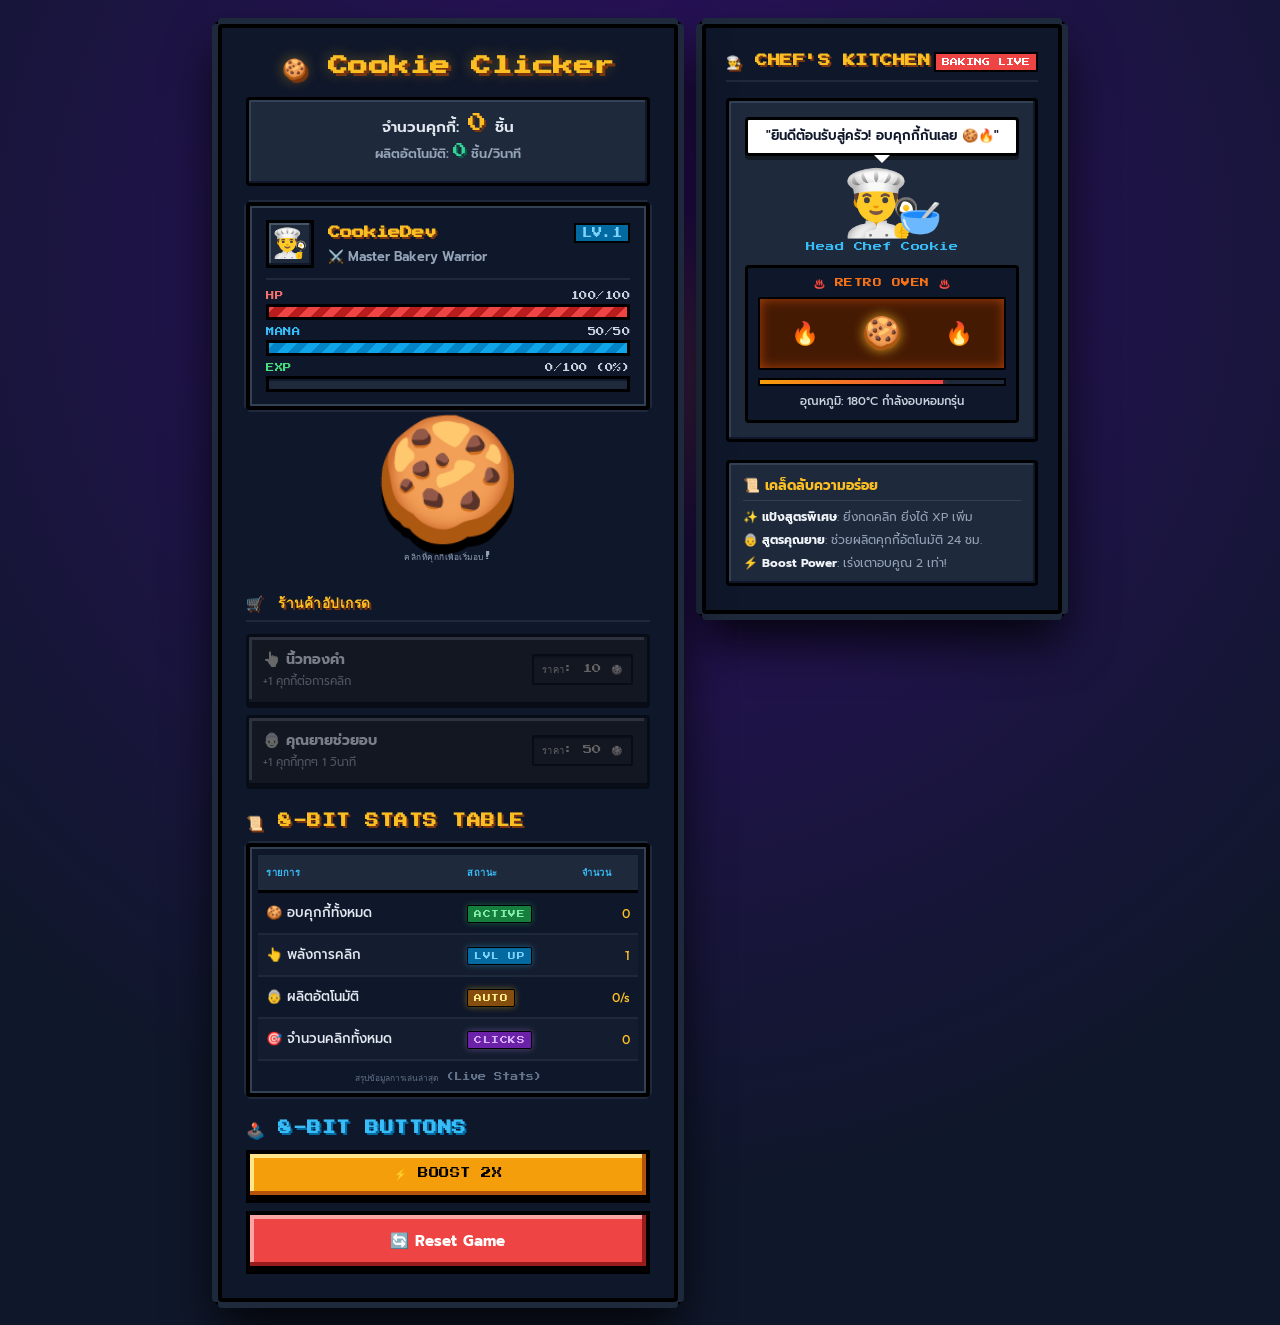
==== commit 81898842: "add animated 8-bit chef kitchen companion sidebar" ====
--- a/jsd13-dom-ex/Cookie-Clicker/index.html
+++ b/jsd13-dom-ex/Cookie-Clicker/index.html
@@ -14,14 +14,16 @@
 
 <body>
 
-  <main class="game-container">
-
-    <header class="header">
-      <h1>🍪 Cookie Clicker</h1>
-      <div class="stats">
-        <p>จำนวนคุกกี้: <output id="score">0</output> ชิ้น</p>
-        <p class="cps-text">ผลิตอัตโนมัติ: <output id="cps">0</output> ชิ้น/วินาที</p>
-      </div>
+  <div class="game-wrapper-2col">
+    <!-- Main Cookie Clicker Game -->
+    <main class="game-container">
+
+      <header class="header">
+        <h1>🍪 Cookie Clicker</h1>
+        <div class="stats">
+          <p>จำนวนคุกกี้: <output id="score">0</output> ชิ้น</p>
+          <p class="cps-text">ผลิตอัตโนมัติ: <output id="cps">0</output> ชิ้น/วินาที</p>
+        </div>
 
       <!-- 8-Bit Player Profile Card Component -->
       <section class="player-profile-card-8bit" aria-label="การ์ดโปรไฟล์ผู้เล่น 8-Bit">
@@ -166,7 +168,58 @@
       </div>
     </section>
 
-  </main>
+    </main>
+
+    <!-- 8-Bit Animated Chef's Bakery Kitchen Station -->
+    <aside class="chef-station-8bit" aria-label="ห้องครัวเชฟทำอาหาร 8-Bit">
+      <div class="chef-station-header">
+        <h2>👨‍🍳 CHEF'S KITCHEN</h2>
+        <span class="chef-live-badge">BAKING LIVE</span>
+      </div>
+
+      <!-- Chef Animated Stage -->
+      <div class="chef-stage">
+        <!-- Floating Speech Bubble -->
+        <div class="chef-speech-bubble" id="chef-speech">
+          "ยินดีต้อนรับสู่ครัว! อบคุกกี้กันเลย 🍪🔥"
+        </div>
+
+        <!-- Animated Pixel Chef Character -->
+        <div class="chef-character-box" id="chef-box">
+          <div class="chef-body">
+            <span class="chef-icon">👨‍🍳</span>
+            <span class="chef-action-tool" id="chef-tool">🥣</span>
+          </div>
+          <p class="chef-name-tag">Head Chef Cookie</p>
+        </div>
+
+        <!-- 8-Bit Pixel Oven with Fire & Cookies -->
+        <div class="pixel-oven-station">
+          <div class="oven-roof">♨️ RETRO OVEN ♨️</div>
+          <div class="oven-chamber">
+            <span class="oven-flame">🔥</span>
+            <span class="oven-baking-cookie" id="oven-cookie">🍪</span>
+            <span class="oven-flame flame-2">🔥</span>
+          </div>
+          <div class="oven-meter">
+            <div class="oven-heat-fill" id="oven-heat-fill"></div>
+          </div>
+          <div class="oven-status-text" id="oven-status">อุณหภูมิ: 180°C กำลังอบหอมกรุ่น</div>
+        </div>
+      </div>
+
+      <!-- Chef Recipe Book & Tips -->
+      <div class="chef-secret-recipes">
+        <h3>📜 เคล็ดลับความอร่อย</h3>
+        <ul class="recipe-tip-list">
+          <li>✨ <strong>แป้งสูตรพิเศษ</strong>: ยิ่งกดคลิก ยิ่งได้ XP เพิ่ม</li>
+          <li>👵 <strong>สูตรคุณยาย</strong>: ช่วยผลิตคุกกี้อัตโนมัติ 24 ชม.</li>
+          <li>⚡ <strong>Boost Power</strong>: เร่งเตาอบคูณ 2 เท่า!</li>
+        </ul>
+      </div>
+    </aside>
+
+  </div>
 
   <script src="script.js"></script>
 </body>
--- a/jsd13-dom-ex/Cookie-Clicker/style.css
+++ b/jsd13-dom-ex/Cookie-Clicker/style.css
@@ -654,5 +654,280 @@
     0 0 0 0 #000;
 }
 
-
-
+/* ==========================================
+   2-Column Layout & 8-Bit Chef Kitchen Station
+   ========================================== */
+.game-wrapper-2col {
+  display: flex;
+  justify-content: center;
+  align-items: flex-start;
+  gap: 24px;
+  width: 100%;
+  max-width: 860px;
+  position: relative;
+  z-index: 1;
+}
+
+@media (max-width: 820px) {
+  .game-wrapper-2col {
+    flex-direction: column;
+    align-items: center;
+  }
+}
+
+.chef-station-8bit {
+  background: #0f172a;
+  border: 4px solid #000;
+  box-shadow: 
+    0 -6px 0 0 #1e293b,
+    0 6px 0 0 #1e293b,
+    -6px 0 0 0 #1e293b,
+    6px 0 0 0 #1e293b,
+    0 0 0 4px #000,
+    0 25px 50px rgba(0, 0, 0, 0.85);
+  border-radius: 4px;
+  padding: 24px 20px;
+  width: 100%;
+  max-width: 360px;
+  text-align: center;
+  image-rendering: pixelated;
+}
+
+.chef-station-header {
+  display: flex;
+  justify-content: space-between;
+  align-items: center;
+  margin-bottom: 16px;
+  padding-bottom: 8px;
+  border-bottom: 2px solid #1e293b;
+}
+
+.chef-station-header h2 {
+  font-family: 'Press Start 2P', monospace;
+  font-size: 0.78rem;
+  color: #fbbf24;
+  text-shadow: 2px 2px #78350f;
+  margin: 0;
+  letter-spacing: 0.5px;
+}
+
+.chef-live-badge {
+  font-family: 'Press Start 2P', monospace;
+  font-size: 0.5rem;
+  background: #ef4444;
+  color: #fff;
+  padding: 4px 6px;
+  border: 2px solid #000;
+  animation: pulseGlow 1.5s infinite alternate;
+}
+
+.chef-stage {
+  background: #1e293b;
+  border: 3px solid #000;
+  box-shadow: 
+    inset -2px -2px 0px 0px #0f172a,
+    inset 2px 2px 0px 0px #334155;
+  border-radius: 4px;
+  padding: 16px;
+  margin-bottom: 18px;
+  position: relative;
+}
+
+/* Floating Speech Bubble */
+.chef-speech-bubble {
+  font-family: 'Prompt', sans-serif;
+  font-size: 0.82rem;
+  font-weight: 600;
+  background: #ffffff;
+  color: #0f172a;
+  border: 3px solid #000;
+  border-radius: 4px;
+  padding: 8px 12px;
+  margin-bottom: 16px;
+  position: relative;
+  box-shadow: 0 4px 0 rgba(0, 0, 0, 0.4);
+  animation: bubbleFloat 3s ease-in-out infinite alternate;
+  line-height: 1.3;
+}
+
+.chef-speech-bubble::after {
+  content: '';
+  position: absolute;
+  bottom: -10px;
+  left: 50%;
+  transform: translateX(-50%);
+  border-width: 8px 8px 0;
+  border-style: solid;
+  border-color: #ffffff transparent;
+  display: block;
+  width: 0;
+}
+
+@keyframes bubbleFloat {
+  0% { transform: translateY(0); }
+  100% { transform: translateY(-4px); }
+}
+
+/* Animated Chef Character */
+.chef-character-box {
+  margin-bottom: 14px;
+  user-select: none;
+}
+
+.chef-body {
+  display: inline-flex;
+  align-items: center;
+  justify-content: center;
+  position: relative;
+  font-size: 4rem;
+  line-height: 1;
+  animation: chefBounce 1.8s ease-in-out infinite;
+}
+
+.chef-action-tool {
+  font-size: 2.2rem;
+  position: absolute;
+  right: -20px;
+  bottom: 0px;
+  animation: chefStir 1.2s ease-in-out infinite;
+}
+
+@keyframes chefBounce {
+  0%, 100% { transform: translateY(0); }
+  50% { transform: translateY(-6px); }
+}
+
+@keyframes chefStir {
+  0%, 100% { transform: rotate(0deg); }
+  50% { transform: rotate(-25deg) translateY(-4px); }
+}
+
+.chef-name-tag {
+  font-family: 'Press Start 2P', monospace;
+  font-size: 0.58rem;
+  color: #38bdf8;
+  margin-top: 6px;
+  letter-spacing: 0.5px;
+}
+
+/* 8-Bit Pixel Oven */
+.pixel-oven-station {
+  background: #0f172a;
+  border: 3px solid #000;
+  border-radius: 4px;
+  padding: 10px;
+  margin-top: 10px;
+}
+
+.oven-roof {
+  font-family: 'Press Start 2P', monospace;
+  font-size: 0.55rem;
+  color: #f97316;
+  margin-bottom: 8px;
+  letter-spacing: 0.5px;
+}
+
+.oven-chamber {
+  background: #451a03;
+  border: 2px solid #000;
+  border-radius: 2px;
+  padding: 10px;
+  display: flex;
+  justify-content: space-around;
+  align-items: center;
+  box-shadow: inset 0 0 12px rgba(234, 88, 12, 0.6);
+}
+
+.oven-flame {
+  font-size: 1.4rem;
+  animation: flameDance 0.6s ease-in-out infinite alternate;
+}
+
+.flame-2 {
+  animation-delay: 0.3s;
+}
+
+.oven-baking-cookie {
+  font-size: 2rem;
+  animation: bakingRotate 4s linear infinite;
+  filter: drop-shadow(0 0 6px rgba(251, 191, 36, 0.8));
+}
+
+@keyframes flameDance {
+  0% { transform: scale(0.9) rotate(-3deg); }
+  100% { transform: scale(1.15) rotate(3deg); }
+}
+
+@keyframes bakingRotate {
+  0% { transform: rotate(0deg); }
+  100% { transform: rotate(360deg); }
+}
+
+.oven-meter {
+  height: 8px;
+  background: #1e293b;
+  border: 2px solid #000;
+  margin: 8px 0 6px;
+  overflow: hidden;
+}
+
+.oven-heat-fill {
+  height: 100%;
+  width: 75%;
+  background: linear-gradient(90deg, #f59e0b, #ef4444);
+  box-shadow: 0 0 8px rgba(239, 68, 68, 0.8);
+  animation: heatPulsing 2s ease-in-out infinite alternate;
+}
+
+@keyframes heatPulsing {
+  0% { width: 65%; }
+  100% { width: 90%; }
+}
+
+.oven-status-text {
+  font-family: 'Prompt', sans-serif;
+  font-size: 0.72rem;
+  color: #cbd5e1;
+  font-weight: 500;
+}
+
+/* Chef Secret Recipes */
+.chef-secret-recipes {
+  text-align: left;
+  background: #1e293b;
+  border: 3px solid #000;
+  border-radius: 4px;
+  padding: 12px 14px;
+  box-shadow: 
+    inset -2px -2px 0px 0px #0f172a,
+    inset 2px 2px 0px 0px #334155;
+}
+
+.chef-secret-recipes h3 {
+  font-family: 'Prompt', sans-serif;
+  font-size: 0.85rem;
+  font-weight: 700;
+  color: #fbbf24;
+  margin-bottom: 8px;
+  border-bottom: 1px solid rgba(255, 255, 255, 0.1);
+  padding-bottom: 4px;
+}
+
+.recipe-tip-list {
+  list-style: none;
+  display: flex;
+  flex-direction: column;
+  gap: 6px;
+  font-family: 'Prompt', sans-serif;
+  font-size: 0.75rem;
+  color: #94a3b8;
+  line-height: 1.4;
+}
+
+.recipe-tip-list strong {
+  color: #f1f5f9;
+}
+
+
+
+
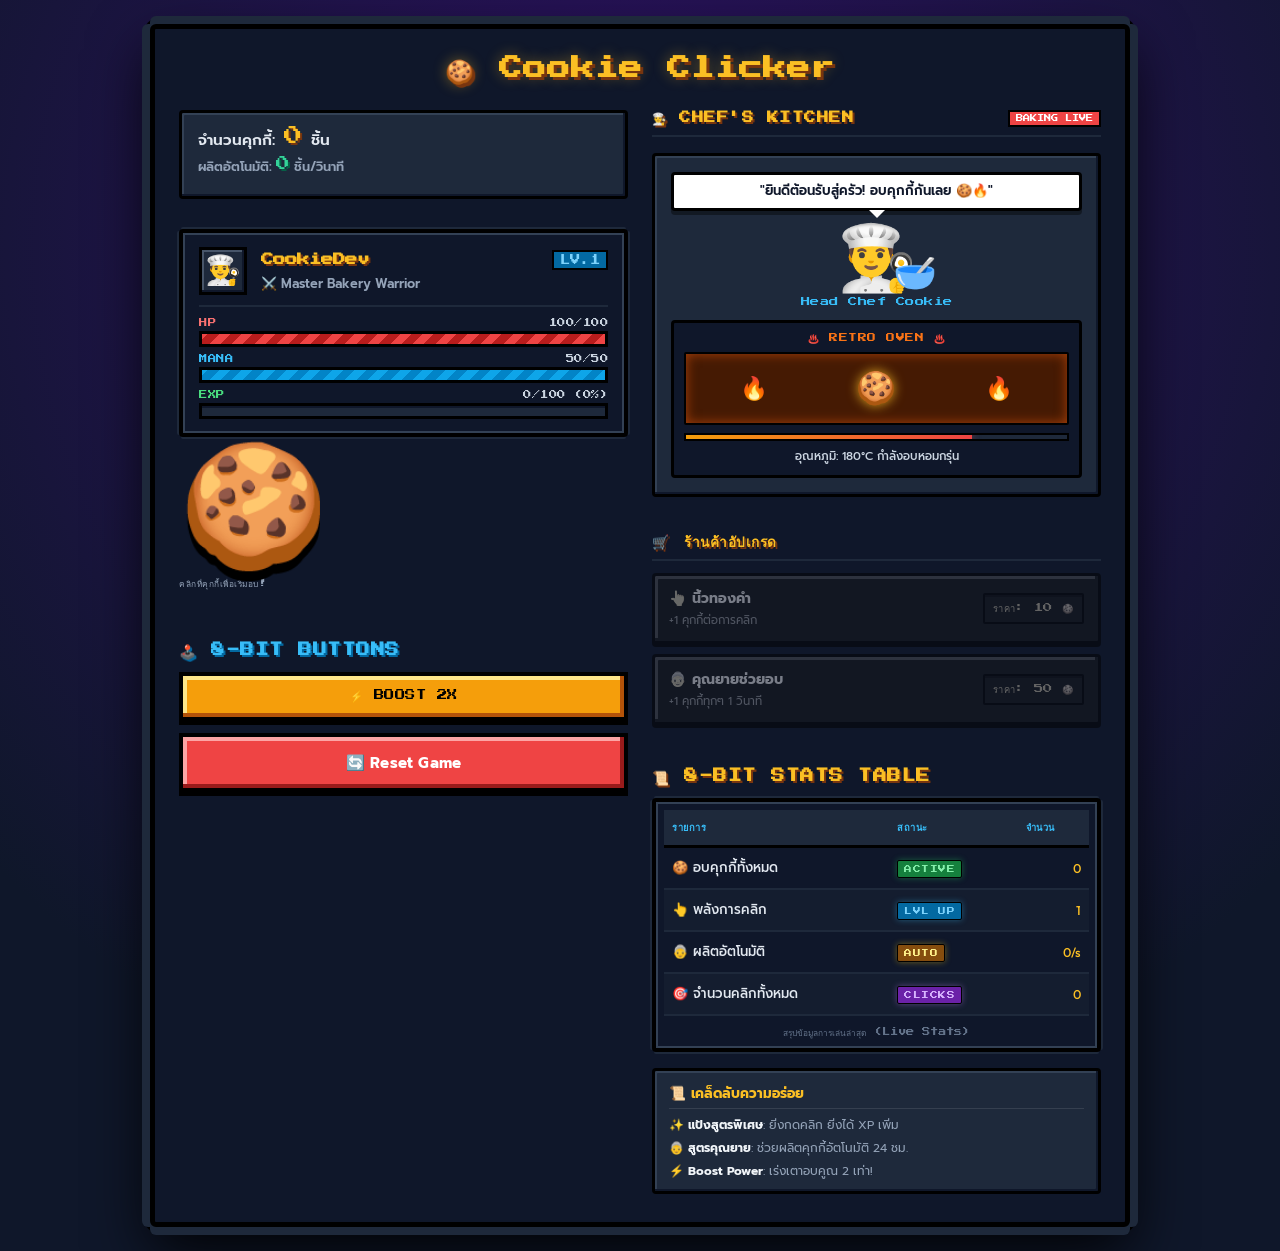
==== commit 6b2acff9: "rebalance 2-column arcade layout with symmetrical component distribution" ====
--- a/jsd13-dom-ex/Cookie-Clicker/index.html
+++ b/jsd13-dom-ex/Cookie-Clicker/index.html
@@ -14,212 +14,222 @@
 
 <body>
 
-  <div class="game-wrapper-2col">
-    <!-- Main Cookie Clicker Game -->
-    <main class="game-container">
-
-      <header class="header">
-        <h1>🍪 Cookie Clicker</h1>
+  <!-- Main Unified 8-Bit Game Container -->
+  <main class="game-container">
+
+    <header class="header">
+      <h1>🍪 Cookie Clicker</h1>
+    </header>
+
+    <div class="game-layout-grid">
+      <!-- Left Column: Player, Cookie & Controls -->
+      <div class="game-col-left">
+        <!-- Score & CPS Summary -->
         <div class="stats">
           <p>จำนวนคุกกี้: <output id="score">0</output> ชิ้น</p>
           <p class="cps-text">ผลิตอัตโนมัติ: <output id="cps">0</output> ชิ้น/วินาที</p>
         </div>
 
-      <!-- 8-Bit Player Profile Card Component -->
-      <section class="player-profile-card-8bit" aria-label="การ์ดโปรไฟล์ผู้เล่น 8-Bit">
-        <div class="player-card-header">
-          <div class="player-avatar-frame">
-            <span class="avatar-emoji">👨‍🍳</span>
-          </div>
-          <div class="player-info-meta">
-            <div class="player-name-badge-row">
-              <h2 class="player-name-8bit">CookieDev</h2>
-              <span class="player-lvl-tag">LV.<output id="level-num">1</output></span>
-            </div>
-            <p class="player-class-title">⚔️ Master Bakery Warrior</p>
-          </div>
-        </div>
-
-        <div class="player-stat-bars">
-          <!-- Health Bar -->
-          <div class="stat-row-8bit">
-            <div class="stat-meta">
-              <span class="stat-label hp-text">HP</span>
-              <span class="stat-value"><output id="hp-val">100</output>/<output id="hp-max">100</output></span>
-            </div>
-            <div class="bar-frame-8bit">
-              <div id="hp-bar-fill" class="bar-fill-8bit hp-fill" style="width: 100%;"></div>
-            </div>
-          </div>
-
-          <!-- Mana Bar -->
-          <div class="stat-row-8bit">
-            <div class="stat-meta">
-              <span class="stat-label mana-text">MANA</span>
-              <span class="stat-value"><output id="mana-val">50</output>/<output id="mana-max">50</output></span>
-            </div>
-            <div class="bar-frame-8bit">
-              <div id="mana-bar-fill" class="bar-fill-8bit mana-fill" style="width: 100%;"></div>
-            </div>
-          </div>
-
-          <!-- Experience Bar -->
-          <div class="stat-row-8bit">
-            <div class="stat-meta">
-              <span class="stat-label exp-text">EXP</span>
-              <span class="stat-value"><output id="xp-current">0</output>/<output id="xp-max">100</output> (<output
-                  id="xp-percent">0%</output>)</span>
-            </div>
-            <div class="bar-frame-8bit">
-              <div id="xp-bar-fill" class="bar-fill-8bit exp-fill" style="width: 0%;"></div>
-              <div id="level-up-banner" class="level-up-flash-8bit hidden">⭐ LEVEL UP! ⭐</div>
-            </div>
-          </div>
-        </div>
-      </section>
-    </header>
-
-    <section class="cookie-section" aria-label="พื้นที่คลิกคุกกี้">
-      <button id="cookie-btn" class="cookie-btn" aria-label="คลิกเพื่อเก็บคุกกี้">
-        🍪
-      </button>
-      <p class="click-info">คลิกที่คุกกี้เพื่อเริ่มอบ!</p>
-    </section>
-
-    <aside class="shop-section" aria-label="ร้านค้าอัปเกรด">
-      <h2>🛒 ร้านค้าอัปเกรด</h2>
-
-      <ul class="upgrade-list">
-        <li>
-          <button id="upgrade-click" class="upgrade-btn" disabled>
-            <div class="upgrade-info">
-              <strong>👆 นิ้วทองคำ</strong>
-              <span>+1 คุกกี้ต่อการคลิก</span>
-            </div>
-            <div class="upgrade-cost">
-              ราคา: <output id="cost-click">10</output> 🍪
-            </div>
+        <!-- 8-Bit Player Profile Card Component -->
+        <section class="player-profile-card-8bit" aria-label="การ์ดโปรไฟล์ผู้เล่น 8-Bit">
+          <div class="player-card-header">
+            <div class="player-avatar-frame">
+              <span class="avatar-emoji">👨‍🍳</span>
+            </div>
+            <div class="player-info-meta">
+              <div class="player-name-badge-row">
+                <h2 class="player-name-8bit">CookieDev</h2>
+                <span class="player-lvl-tag">LV.<output id="level-num">1</output></span>
+              </div>
+              <p class="player-class-title">⚔️ Master Bakery Warrior</p>
+            </div>
+          </div>
+
+          <div class="player-stat-bars">
+            <!-- Health Bar -->
+            <div class="stat-row-8bit">
+              <div class="stat-meta">
+                <span class="stat-label hp-text">HP</span>
+                <span class="stat-value"><output id="hp-val">100</output>/<output id="hp-max">100</output></span>
+              </div>
+              <div class="bar-frame-8bit">
+                <div id="hp-bar-fill" class="bar-fill-8bit hp-fill" style="width: 100%;"></div>
+              </div>
+            </div>
+
+            <!-- Mana Bar -->
+            <div class="stat-row-8bit">
+              <div class="stat-meta">
+                <span class="stat-label mana-text">MANA</span>
+                <span class="stat-value"><output id="mana-val">50</output>/<output id="mana-max">50</output></span>
+              </div>
+              <div class="bar-frame-8bit">
+                <div id="mana-bar-fill" class="bar-fill-8bit mana-fill" style="width: 100%;"></div>
+              </div>
+            </div>
+
+            <!-- Experience Bar -->
+            <div class="stat-row-8bit">
+              <div class="stat-meta">
+                <span class="stat-label exp-text">EXP</span>
+                <span class="stat-value"><output id="xp-current">0</output>/<output id="xp-max">100</output> (<output
+                    id="xp-percent">0%</output>)</span>
+              </div>
+              <div class="bar-frame-8bit">
+                <div id="xp-bar-fill" class="bar-fill-8bit exp-fill" style="width: 0%;"></div>
+                <div id="level-up-banner" class="level-up-flash-8bit hidden">⭐ LEVEL UP! ⭐</div>
+              </div>
+            </div>
+          </div>
+        </section>
+
+        <!-- Big Cookie Clicking Area -->
+        <section class="cookie-section" aria-label="พื้นที่คลิกคุกกี้">
+          <button id="cookie-btn" class="cookie-btn" aria-label="คลิกเพื่อเก็บคุกกี้">
+            🍪
           </button>
-        </li>
-
-        <li>
-          <button id="upgrade-auto" class="upgrade-btn" disabled>
-            <div class="upgrade-info">
-              <strong>👵 คุณยายช่วยอบ</strong>
-              <span>+1 คุกกี้ทุกๆ 1 วินาที</span>
-            </div>
-            <div class="upgrade-cost">
-              ราคา: <output id="cost-auto">50</output> 🍪
-            </div>
-          </button>
-        </li>
-      </ul>
-    </aside>
-
-    <!-- 8-Bit Retro Stats Table Component -->
-    <section class="table-section-8bit" aria-label="ตารางสถิติ 8-Bit">
-      <h2>📜 8-BIT STATS TABLE</h2>
-      <div class="table-8bit-wrapper">
-        <table class="table-8bit">
-          <caption class="caption-8bit">สรุปข้อมูลการเล่นล่าสุด (Live Stats)</caption>
-          <thead>
-            <tr>
-              <th>รายการ</th>
-              <th>สถานะ</th>
-              <th class="text-right">จำนวน</th>
-            </tr>
-          </thead>
-          <tbody>
-            <tr>
-              <td class="font-pixel">🍪 อบคุกกี้ทั้งหมด</td>
-              <td><span class="badge-8bit green">ACTIVE</span></td>
-              <td class="text-right" id="table-total-cookies">0</td>
-            </tr>
-            <tr>
-              <td class="font-pixel">👆 พลังการคลิก</td>
-              <td><span class="badge-8bit blue">LVL UP</span></td>
-              <td class="text-right" id="table-click-power">1</td>
-            </tr>
-            <tr>
-              <td class="font-pixel">👵 ผลิตอัตโนมัติ</td>
-              <td><span class="badge-8bit yellow">AUTO</span></td>
-              <td class="text-right" id="table-cps">0/s</td>
-            </tr>
-            <tr>
-              <td class="font-pixel">🎯 จำนวนคลิกทั้งหมด</td>
-              <td><span class="badge-8bit purple">CLICKS</span></td>
-              <td class="text-right" id="table-total-clicks">0</td>
-            </tr>
-          </tbody>
-        </table>
+          <p class="click-info">คลิกที่คุกกี้เพื่อเริ่มอบ!</p>
+        </section>
+
+        <!-- 8-Bit Button Component Section -->
+        <section class="buttons-section-8bit" aria-label="ส่วนประกอบปุ่ม 8-Bit">
+          <h2>🕹️ 8-BIT BUTTONS</h2>
+          <div class="button-8bit-group">
+            <button id="btn-retro-boost" class="btn-8bit">
+              ⚡ BOOST 2X
+            </button>
+            <button id="btn-reset-game" class="btn-8bit btn-danger font-normal">
+              🔄 Reset Game
+            </button>
+          </div>
+        </section>
       </div>
-    </section>
-
-    <!-- 8-Bit Button Component Section -->
-    <section class="buttons-section-8bit" aria-label="ส่วนประกอบปุ่ม 8-Bit">
-      <h2>🕹️ 8-BIT BUTTONS</h2>
-      <div class="button-8bit-group">
-        <button id="btn-retro-boost" class="btn-8bit">
-          ⚡ BOOST 2X
-        </button>
-        <button id="btn-reset-game" class="btn-8bit btn-danger font-normal">
-          🔄 Reset Game
-        </button>
+      <!-- End of game-col-left -->
+
+      <!-- Right Column: Chef Kitchen, Shop & Stats Table -->
+      <div class="game-col-right chef-station-8bit" aria-label="ห้องครัวเชฟทำอาหาร 8-Bit">
+        <div class="chef-station-header">
+          <h2>👨‍🍳 CHEF'S KITCHEN</h2>
+          <span class="chef-live-badge">BAKING LIVE</span>
+        </div>
+
+        <!-- Chef Animated Stage -->
+        <div class="chef-stage">
+          <!-- Floating Speech Bubble -->
+          <div class="chef-speech-bubble" id="chef-speech">
+            "ยินดีต้อนรับสู่ครัว! อบคุกกี้กันเลย 🍪🔥"
+          </div>
+
+          <!-- Animated Pixel Chef Character -->
+          <div class="chef-character-box" id="chef-box">
+            <div class="chef-body">
+              <span class="chef-icon">👨‍🍳</span>
+              <span class="chef-action-tool" id="chef-tool">🥣</span>
+            </div>
+            <p class="chef-name-tag">Head Chef Cookie</p>
+          </div>
+
+          <!-- 8-Bit Pixel Oven with Fire & Cookies -->
+          <div class="pixel-oven-station">
+            <div class="oven-roof">♨️ RETRO OVEN ♨️</div>
+            <div class="oven-chamber">
+              <span class="oven-flame">🔥</span>
+              <span class="oven-baking-cookie" id="oven-cookie">🍪</span>
+              <span class="oven-flame flame-2">🔥</span>
+            </div>
+            <div class="oven-meter">
+              <div class="oven-heat-fill" id="oven-heat-fill"></div>
+            </div>
+            <div class="oven-status-text" id="oven-status">อุณหภูมิ: 180°C กำลังอบหอมกรุ่น</div>
+          </div>
+        </div>
+
+        <!-- Shop Upgrades Section -->
+        <section class="shop-section" aria-label="ร้านค้าอัปเกรด">
+          <h2>🛒 ร้านค้าอัปเกรด</h2>
+
+          <ul class="upgrade-list">
+            <li>
+              <button id="upgrade-click" class="upgrade-btn" disabled>
+                <div class="upgrade-info">
+                  <strong>👆 นิ้วทองคำ</strong>
+                  <span>+1 คุกกี้ต่อการคลิก</span>
+                </div>
+                <div class="upgrade-cost">
+                  ราคา: <output id="cost-click">10</output> 🍪
+                </div>
+              </button>
+            </li>
+
+            <li>
+              <button id="upgrade-auto" class="upgrade-btn" disabled>
+                <div class="upgrade-info">
+                  <strong>👵 คุณยายช่วยอบ</strong>
+                  <span>+1 คุกกี้ทุกๆ 1 วินาที</span>
+                </div>
+                <div class="upgrade-cost">
+                  ราคา: <output id="cost-auto">50</output> 🍪
+                </div>
+              </button>
+            </li>
+          </ul>
+        </section>
+
+        <!-- 8-Bit Retro Stats Table Component -->
+        <section class="table-section-8bit" aria-label="ตารางสถิติ 8-Bit">
+          <h2>📜 8-BIT STATS TABLE</h2>
+          <div class="table-8bit-wrapper">
+            <table class="table-8bit">
+              <caption class="caption-8bit">สรุปข้อมูลการเล่นล่าสุด (Live Stats)</caption>
+              <thead>
+                <tr>
+                  <th>รายการ</th>
+                  <th>สถานะ</th>
+                  <th class="text-right">จำนวน</th>
+                </tr>
+              </thead>
+              <tbody>
+                <tr>
+                  <td class="font-pixel">🍪 อบคุกกี้ทั้งหมด</td>
+                  <td><span class="badge-8bit green">ACTIVE</span></td>
+                  <td class="text-right" id="table-total-cookies">0</td>
+                </tr>
+                <tr>
+                  <td class="font-pixel">👆 พลังการคลิก</td>
+                  <td><span class="badge-8bit blue">LVL UP</span></td>
+                  <td class="text-right" id="table-click-power">1</td>
+                </tr>
+                <tr>
+                  <td class="font-pixel">👵 ผลิตอัตโนมัติ</td>
+                  <td><span class="badge-8bit yellow">AUTO</span></td>
+                  <td class="text-right" id="table-cps">0/s</td>
+                </tr>
+                <tr>
+                  <td class="font-pixel">🎯 จำนวนคลิกทั้งหมด</td>
+                  <td><span class="badge-8bit purple">CLICKS</span></td>
+                  <td class="text-right" id="table-total-clicks">0</td>
+                </tr>
+              </tbody>
+            </table>
+          </div>
+        </section>
+
+        <!-- Chef Recipe Book & Tips -->
+        <div class="chef-secret-recipes">
+          <h3>📜 เคล็ดลับความอร่อย</h3>
+          <ul class="recipe-tip-list">
+            <li>✨ <strong>แป้งสูตรพิเศษ</strong>: ยิ่งกดคลิก ยิ่งได้ XP เพิ่ม</li>
+            <li>👵 <strong>สูตรคุณยาย</strong>: ช่วยผลิตคุกกี้อัตโนมัติ 24 ชม.</li>
+            <li>⚡ <strong>Boost Power</strong>: เร่งเตาอบคูณ 2 เท่า!</li>
+          </ul>
+        </div>
       </div>
-    </section>
-
-    </main>
-
-    <!-- 8-Bit Animated Chef's Bakery Kitchen Station -->
-    <aside class="chef-station-8bit" aria-label="ห้องครัวเชฟทำอาหาร 8-Bit">
-      <div class="chef-station-header">
-        <h2>👨‍🍳 CHEF'S KITCHEN</h2>
-        <span class="chef-live-badge">BAKING LIVE</span>
-      </div>
-
-      <!-- Chef Animated Stage -->
-      <div class="chef-stage">
-        <!-- Floating Speech Bubble -->
-        <div class="chef-speech-bubble" id="chef-speech">
-          "ยินดีต้อนรับสู่ครัว! อบคุกกี้กันเลย 🍪🔥"
-        </div>
-
-        <!-- Animated Pixel Chef Character -->
-        <div class="chef-character-box" id="chef-box">
-          <div class="chef-body">
-            <span class="chef-icon">👨‍🍳</span>
-            <span class="chef-action-tool" id="chef-tool">🥣</span>
-          </div>
-          <p class="chef-name-tag">Head Chef Cookie</p>
-        </div>
-
-        <!-- 8-Bit Pixel Oven with Fire & Cookies -->
-        <div class="pixel-oven-station">
-          <div class="oven-roof">♨️ RETRO OVEN ♨️</div>
-          <div class="oven-chamber">
-            <span class="oven-flame">🔥</span>
-            <span class="oven-baking-cookie" id="oven-cookie">🍪</span>
-            <span class="oven-flame flame-2">🔥</span>
-          </div>
-          <div class="oven-meter">
-            <div class="oven-heat-fill" id="oven-heat-fill"></div>
-          </div>
-          <div class="oven-status-text" id="oven-status">อุณหภูมิ: 180°C กำลังอบหอมกรุ่น</div>
-        </div>
-      </div>
-
-      <!-- Chef Recipe Book & Tips -->
-      <div class="chef-secret-recipes">
-        <h3>📜 เคล็ดลับความอร่อย</h3>
-        <ul class="recipe-tip-list">
-          <li>✨ <strong>แป้งสูตรพิเศษ</strong>: ยิ่งกดคลิก ยิ่งได้ XP เพิ่ม</li>
-          <li>👵 <strong>สูตรคุณยาย</strong>: ช่วยผลิตคุกกี้อัตโนมัติ 24 ชม.</li>
-          <li>⚡ <strong>Boost Power</strong>: เร่งเตาอบคูณ 2 เท่า!</li>
-        </ul>
-      </div>
-    </aside>
-
-  </div>
+      <!-- End of game-col-right -->
+    </div>
+    <!-- End of game-layout-grid -->
+
+  </main>
+  <!-- End of game-container -->
 
   <script src="script.js"></script>
 </body>
--- a/jsd13-dom-ex/Cookie-Clicker/style.css
+++ b/jsd13-dom-ex/Cookie-Clicker/style.css
@@ -42,29 +42,48 @@
   position: relative;
   z-index: 1;
   background: #0f172a;
-  border: 4px solid #000;
-  box-shadow: 
-    0 -6px 0 0 #1e293b,
-    0 6px 0 0 #1e293b,
-    -6px 0 0 0 #1e293b,
-    6px 0 0 0 #1e293b,
-    0 0 0 4px #000,
-    0 25px 50px rgba(0, 0, 0, 0.85);
-  border-radius: 4px;
+  border: 5px solid #000;
+  box-shadow: 
+    0 -8px 0 0 #1e293b,
+    0 8px 0 0 #1e293b,
+    -8px 0 0 0 #1e293b,
+    8px 0 0 0 #1e293b,
+    0 0 0 5px #000,
+    0 25px 60px rgba(0, 0, 0, 0.9);
+  border-radius: 6px;
   padding: 28px 24px;
   width: 100%;
-  max-width: 460px;
+  max-width: 980px;
   text-align: center;
   image-rendering: pixelated;
 }
 
 .header h1 {
   font-family: 'Press Start 2P', monospace;
-  font-size: 1.25rem;
-  letter-spacing: 0.5px;
-  margin-bottom: 16px;
+  font-size: 1.45rem;
+  letter-spacing: 1px;
+  margin-bottom: 24px;
   color: #fbbf24;
   text-shadow: 3px 3px #78350f, 0 0 14px rgba(251, 191, 36, 0.4);
+}
+
+.game-layout-grid {
+  display: grid;
+  grid-template-columns: 1fr 1fr;
+  gap: 24px;
+  align-items: start;
+  text-align: left;
+}
+
+@media (max-width: 860px) {
+  .game-layout-grid {
+    grid-template-columns: 1fr;
+  }
+}
+
+.game-col-left {
+  display: flex;
+  flex-direction: column;
 }
 
 .stats {
@@ -147,7 +166,7 @@
 
 .shop-section {
   text-align: left;
-  margin-top: 16px;
+  margin-top: 0;
 }
 
 .shop-section h2 {
@@ -655,69 +674,49 @@
 }
 
 /* ==========================================
-   2-Column Layout & 8-Bit Chef Kitchen Station
+   8-Bit Chef Kitchen Station (Integrated Column)
    ========================================== */
-.game-wrapper-2col {
-  display: flex;
-  justify-content: center;
-  align-items: flex-start;
-  gap: 24px;
+.chef-station-8bit {
+  background: transparent;
+  border: none;
+  box-shadow: none;
+  padding: 0;
   width: 100%;
-  max-width: 860px;
-  position: relative;
-  z-index: 1;
-}
-
-@media (max-width: 820px) {
-  .game-wrapper-2col {
-    flex-direction: column;
-    align-items: center;
-  }
-}
-
-.chef-station-8bit {
-  background: #0f172a;
-  border: 4px solid #000;
-  box-shadow: 
-    0 -6px 0 0 #1e293b,
-    0 6px 0 0 #1e293b,
-    -6px 0 0 0 #1e293b,
-    6px 0 0 0 #1e293b,
-    0 0 0 4px #000,
-    0 25px 50px rgba(0, 0, 0, 0.85);
-  border-radius: 4px;
-  padding: 24px 20px;
-  width: 100%;
-  max-width: 360px;
   text-align: center;
   image-rendering: pixelated;
+  display: flex;
+  flex-direction: column;
+  gap: 16px;
 }
 
 .chef-station-header {
   display: flex;
   justify-content: space-between;
   align-items: center;
-  margin-bottom: 16px;
+  gap: 8px;
   padding-bottom: 8px;
   border-bottom: 2px solid #1e293b;
+  flex-wrap: wrap;
 }
 
 .chef-station-header h2 {
   font-family: 'Press Start 2P', monospace;
-  font-size: 0.78rem;
+  font-size: 0.72rem;
   color: #fbbf24;
   text-shadow: 2px 2px #78350f;
   margin: 0;
   letter-spacing: 0.5px;
+  white-space: nowrap;
 }
 
 .chef-live-badge {
   font-family: 'Press Start 2P', monospace;
-  font-size: 0.5rem;
+  font-size: 0.45rem;
   background: #ef4444;
   color: #fff;
-  padding: 4px 6px;
+  padding: 3px 6px;
   border: 2px solid #000;
+  white-space: nowrap;
   animation: pulseGlow 1.5s infinite alternate;
 }
 
